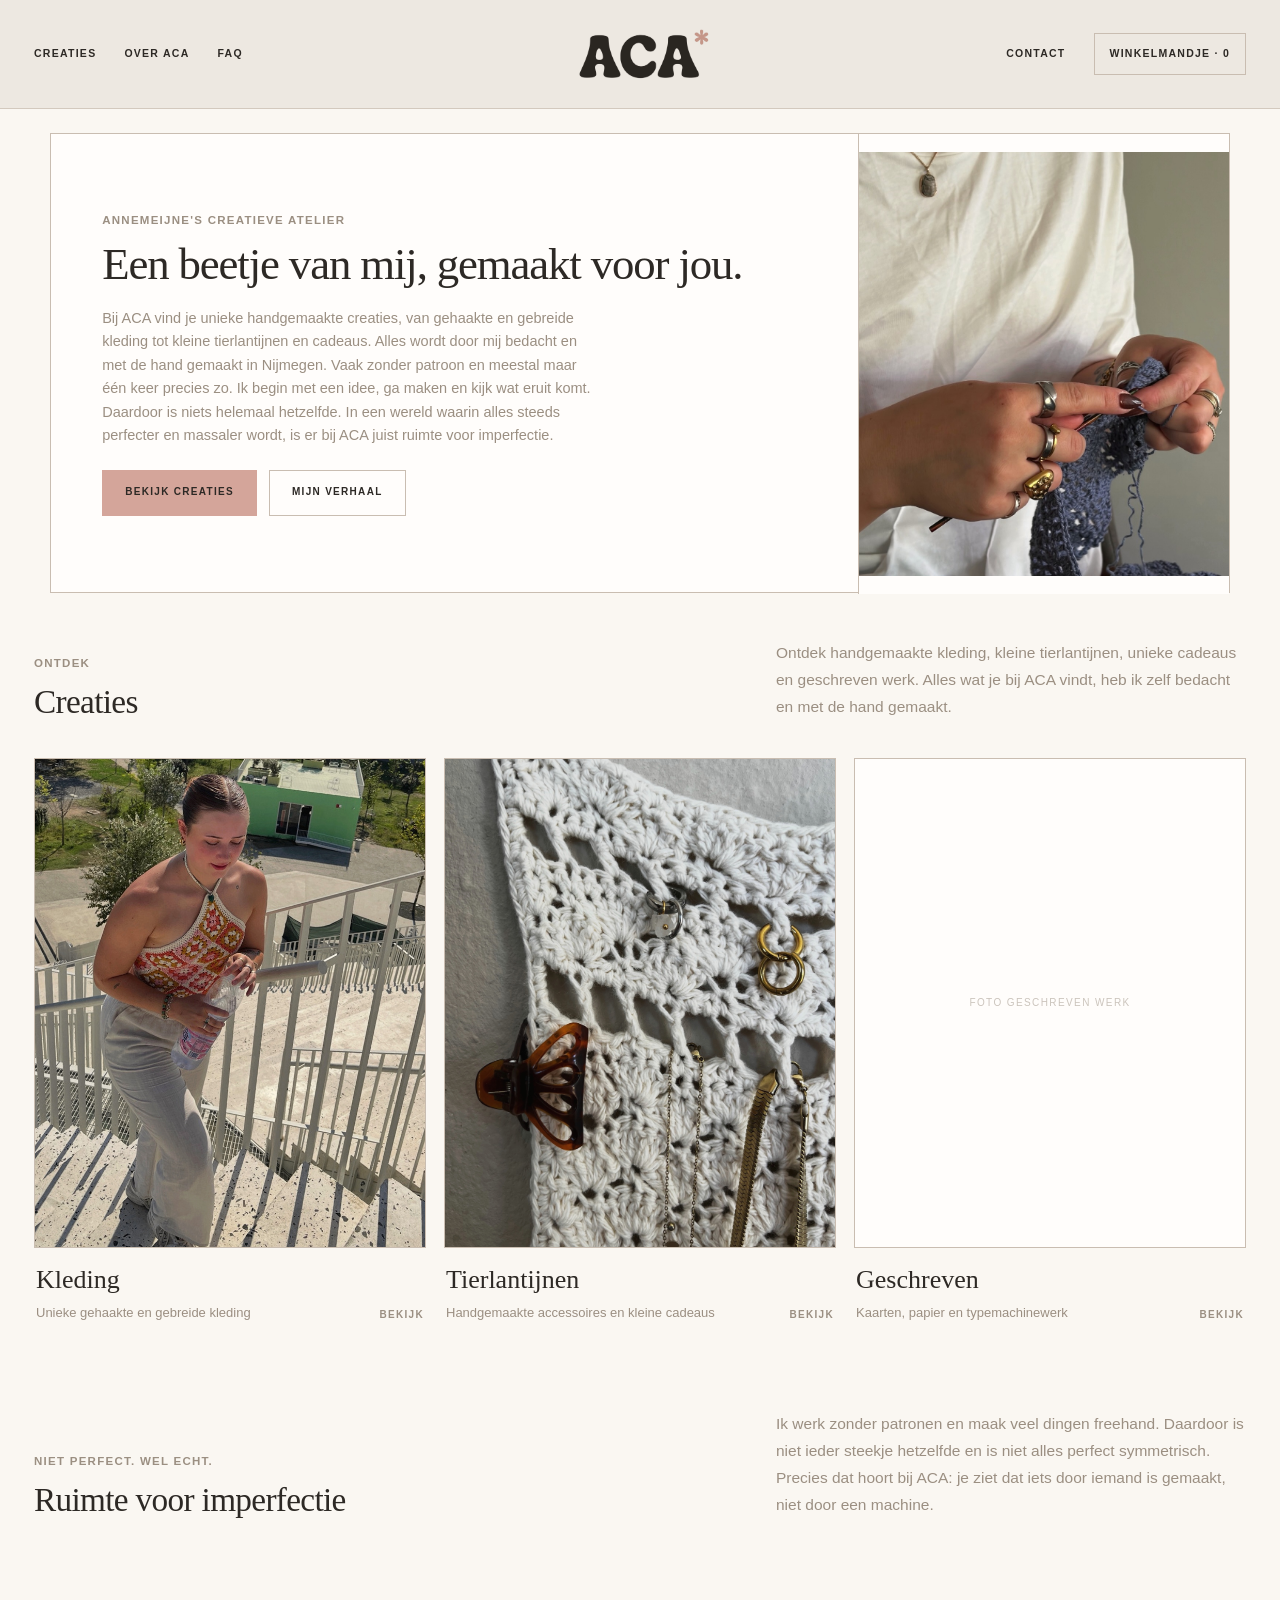
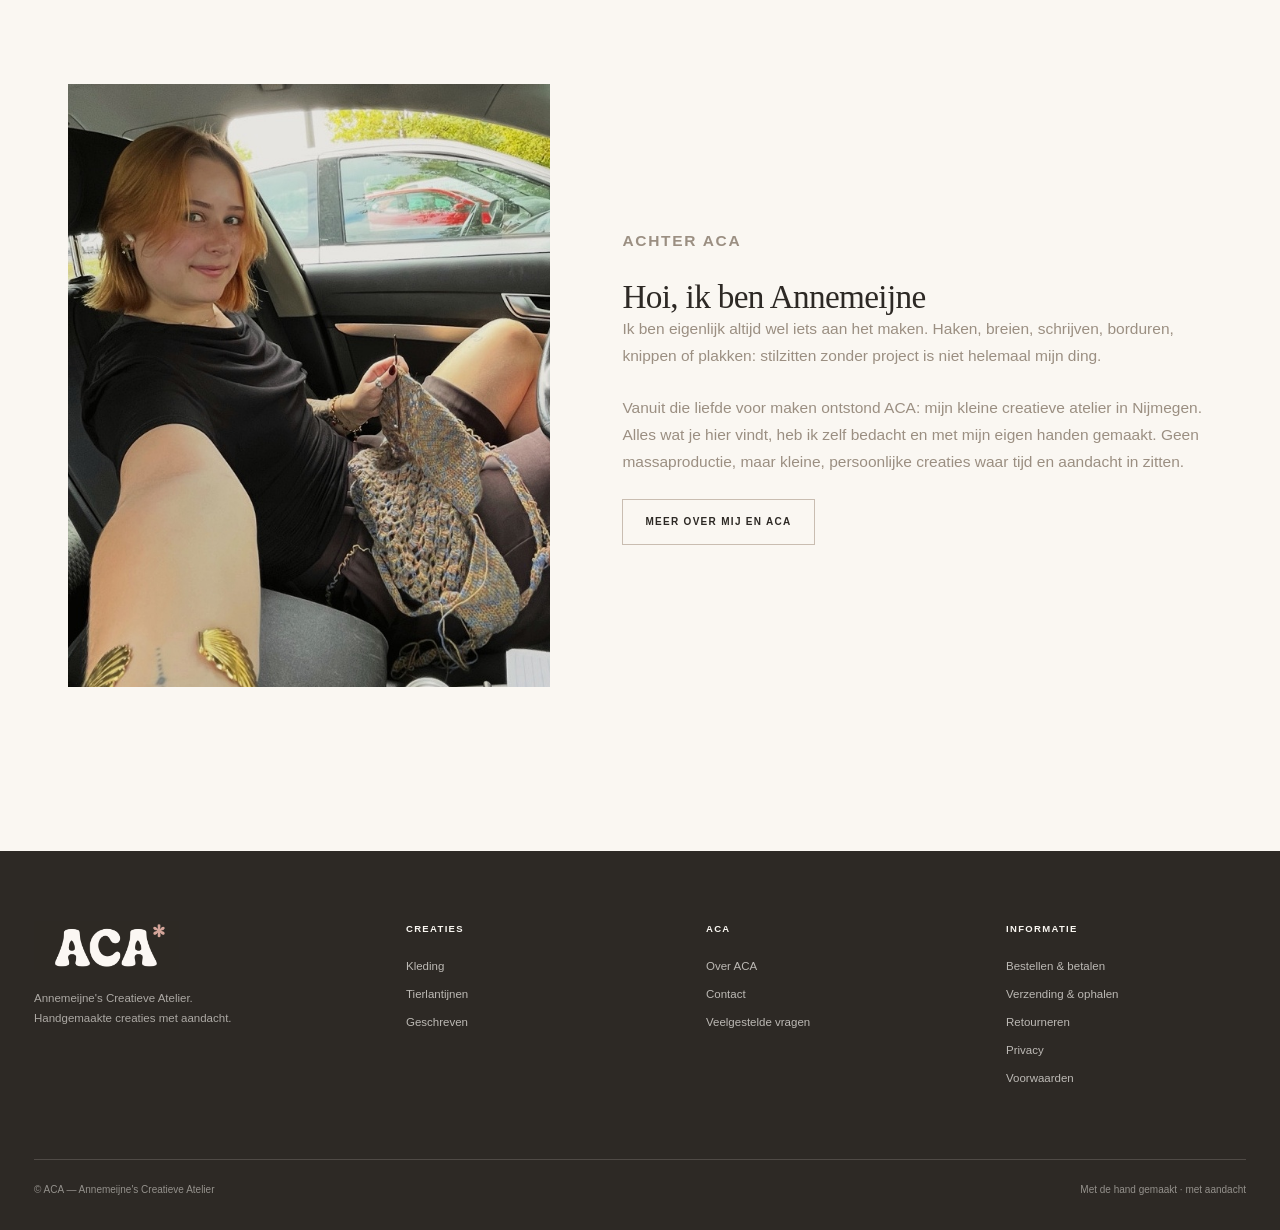
==== index.html @ b1672542 "Update stylesheet version in index.html" ====
<!DOCTYPE html>
<html lang="nl">

<head>
  <meta charset="UTF-8">
  <meta name="viewport" content="width=device-width, initial-scale=1.0">

  <!-- SEO -->
  <title>ACA — Annemeijne's Creatieve Atelier | Handgemaakt in Nijmegen</title>

  <meta
    name="description"
    content="Ontdek ACA: unieke handgemaakte creaties uit Nijmegen, van gehaakte en gebreide kleding tot accessoires, tierlantijnen en bijzondere cadeaus."
  >

  <!-- Social media / delen -->
  <meta property="og:type" content="website">
  <meta property="og:title" content="ACA — Annemeijne's Creatieve Atelier">

  <meta
    property="og:description"
    content="Unieke handgemaakte creaties uit Nijmegen: gehaakte kleding, accessoires, tierlantijnen en bijzondere cadeaus."
  >

  <meta property="og:url" content="https://acatelier.nl/">

  <meta
    property="og:image"
    content="https://acatelier.nl/images/crafting-09-cropped.jpeg"
  >

  <meta name="twitter:card" content="summary_large_image">

<link rel="stylesheet" href="style.css?v=13">
</head>

<body>

<div id="site-header"></div>

<main>

  <section class="hero">

    <div class="hero-grid">

      <div class="hero-copy">

        <p class="eyebrow">
          Annemeijne's Creatieve Atelier
        </p>

        <h1>
          Een beetje van mij, gemaakt voor jou.
        </h1>

        <p>
          Bij ACA vind je unieke handgemaakte creaties, van gehaakte
          en gebreide kleding tot kleine tierlantijnen en cadeaus.
          Alles wordt door mij bedacht en met de hand gemaakt in Nijmegen.
          Vaak zonder patroon en meestal maar één keer precies zo.
          Ik begin met een idee, ga maken en kijk wat eruit komt.
          Daardoor is niets helemaal hetzelfde. In een wereld waarin
          alles steeds perfecter en massaler wordt, is er bij ACA
          juist ruimte voor imperfectie.
        </p>

        <div class="hero-actions">

          <a class="button" href="creaties/">
            Bekijk creaties
          </a>

          <a class="button secondary" href="over-aca/">
            Mijn verhaal
          </a>

        </div>

      </div>

      <div class="hero-image">

        <img
          src="/images/crafting-09-cropped.jpeg"
          alt="Annemeijne aan het haken voor ACA"
          fetchpriority="high"
        >

      </div>

    </div>

  </section>


  <section class="section">

    <div class="section-head">

      <div>

        <p class="eyebrow">
          Ontdek
        </p>

        <h2 class="section-title">
          Creaties
        </h2>

      </div>

      <p>
        Ontdek handgemaakte kleding, kleine tierlantijnen,
        unieke cadeaus en geschreven werk. Alles wat je bij ACA
        vindt, heb ik zelf bedacht en met de hand gemaakt.
      </p>

    </div>


    <div class="category-grid">

      <a class="category-card" href="creaties/kleding/">

        <div class="category-image">

          <img
            src="/images/crafting-03.jpg"
            alt="Handgemaakte gehaakte haltertop van kleurrijke granny squares"
            loading="lazy"
          >

        </div>

        <div class="category-copy">

          <div>
            <h3>Kleding</h3>
            <p>Unieke gehaakte en gebreide kleding</p>
          </div>

          <span class="small-link">
            Bekijk
          </span>

        </div>

      </a>


      <a class="category-card" href="creaties/tierlantijnen/">

        <div class="category-image">

          <img
            src="/images/crafting-02.jpg"
            alt="Handgemaakt wit haakwerk met sieraden en haaraccessoires"
            loading="lazy"
          >

        </div>

        <div class="category-copy">

          <div>
            <h3>Tierlantijnen</h3>
            <p>Handgemaakte accessoires en kleine cadeaus</p>
          </div>

          <span class="small-link">
            Bekijk
          </span>

        </div>

      </a>


      <a class="category-card" href="creaties/geschreven/">

        <div class="placeholder">
          Foto geschreven werk
        </div>

        <div class="category-copy">

          <div>
            <h3>Geschreven</h3>
            <p>Kaarten, papier en typemachinewerk</p>
          </div>

          <span class="small-link">
            Bekijk
          </span>

        </div>

      </a>

    </div>

  </section>


  <section class="section home-imperfect">

    <div class="section-head">

      <div>

        <p class="eyebrow">
          Niet perfect. Wel echt.
        </p>

        <h2 class="section-title">
          Ruimte voor imperfectie
        </h2>

      </div>

      <p>
        Ik werk zonder patronen en maak veel dingen freehand.
        Daardoor is niet ieder steekje hetzelfde en is niet alles
        perfect symmetrisch. Precies dat hoort bij ACA:
        je ziet dat iets door iemand is gemaakt, niet door een machine.
      </p>

    </div>

  </section>


  <section class="section">

    <div class="about-grid">

      <div class="about-image">

        <img
          src="/images/crafting-11.jpg"
          alt="Annemeijne aan het haken onderweg"
          loading="lazy"
        >

      </div>

      <div class="about-text">

        <p class="eyebrow">
          Achter ACA
        </p>

        <h2 class="section-title">
          Hoi, ik ben Annemeijne
        </h2>

        <p>
          Ik ben eigenlijk altijd wel iets aan het maken. Haken,
          breien, schrijven, borduren, knippen of plakken:
          stilzitten zonder project is niet helemaal mijn ding.
        </p>

        <p>
          Vanuit die liefde voor maken ontstond ACA: mijn kleine
          creatieve atelier in Nijmegen. Alles wat je hier vindt,
          heb ik zelf bedacht en met mijn eigen handen gemaakt.
          Geen massaproductie, maar kleine, persoonlijke creaties
          waar tijd en aandacht in zitten.
        </p>

        <a class="button secondary" href="over-aca/">
          Meer over mij en ACA
        </a>

      </div>

    </div>

  </section>

</main>

<div id="site-footer"></div>

<script src="/components.js"></script>

</body>

</html>
---- style.css ----
:root {
  --cream: #FAF7F2;
  --warm-white: #FFFDFB;
  --soft-linen: #EDE8E0;
  --warm-taupe: #C9BDB1;
  --stone: #9B8F82;
  --charcoal: #2D2925;
  --terracotta: #D4A59A;
  --dusty-rose: #E8CCC9;
  --sage: #B8C4B8;
  --clay: #C2A291;

  --max-width: 1440px;

  --serif: Georgia, "Times New Roman", serif;
  --sans: Arial, Helvetica, sans-serif;
}


/* =========================================
   BASIS
========================================= */

* {
  box-sizing: border-box;
}

html {
  scroll-behavior: smooth;
}

body {
  margin: 0;

  background: var(--cream);
  color: var(--charcoal);

  font-family: var(--sans);
  font-size: 15.5px;
  line-height: 1.65;

  -webkit-font-smoothing: antialiased;
}

img {
  display: block;
  max-width: 100%;
}

a {
  color: inherit;
  text-decoration: none;
}

button,
input,
textarea,
select {
  font: inherit;
}


/* =========================================
   TYPOGRAFIE
========================================= */

h1,
h2,
h3 {
  margin: 0;

  font-family: var(--serif);
  font-weight: 400;
}

.eyebrow {
  margin: 0 0 12px;

  color: var(--stone);

  font-family: var(--sans);
  font-size: 11.5px;
  line-height: 1.4;
  font-weight: 700;

  text-transform: uppercase;
  letter-spacing: 0.11em;
}

.page-title {
  font-size: clamp(38px, 3.4vw, 50px);
  line-height: 1.08;
  letter-spacing: -0.025em;
}

.section-title {
  font-size: clamp(30px, 2.6vw, 38px);
  line-height: 1.12;
  letter-spacing: -0.02em;
}


/* =========================================
   BOVENBALK
========================================= */

.topbar {
  padding: 9px 20px;

  background: var(--dusty-rose);
  border-bottom: 1px solid rgba(201, 189, 177, 0.65);

  text-align: center;
  text-transform: uppercase;
  letter-spacing: 0.15em;

  font-size: 10px;
  font-weight: 700;
}


/* =========================================
   HEADER
========================================= */

.site-header {
  position: sticky;
  top: 0;
  z-index: 50;

  overflow: visible;

  background: rgba(237, 232, 224, 0.96);
  backdrop-filter: blur(14px);

  border-bottom: 1px solid rgba(201, 189, 177, 0.72);
}

.nav {
  max-width: var(--max-width);
  height: 108px;

  margin: auto;
  padding: 0 34px;

  display: grid;
  grid-template-columns: 1fr auto 1fr;
  align-items: center;
  gap: 30px;
}

.nav-left,
.nav-right {
  display: flex;
  align-items: center;
  gap: 28px;

  font-size: 10.5px;
  font-weight: 700;

  text-transform: uppercase;
  letter-spacing: 0.12em;
}

.nav-right {
  justify-content: flex-end;
}

.nav-link {
  position: relative;
  padding: 10px 0;
}

.nav-link::after {
  content: "";

  position: absolute;
  left: 0;
  right: 100%;
  bottom: 3px;

  height: 1px;

  background: var(--terracotta);

  transition: right 0.2s ease;
}

.nav-link:hover::after {
  right: 0;
}

.brand {
  width: 170px;
  height: auto;

  align-self: center;

  overflow: hidden;

  background: transparent;
}

.brand img {
  display: block;

  width: 100%;
  height: auto;

  background: transparent;

  mix-blend-mode: multiply;
}

.cart-button {
  padding: 11px 15px;

  border: 1px solid var(--warm-taupe);
  background: transparent;

  transition:
    background 0.2s ease,
    border-color 0.2s ease;
}

.cart-button:hover {
  background: var(--warm-white);
  border-color: var(--terracotta);
}


/* =========================================
   DROPDOWN
========================================= */

.dropdown {
  position: relative;
}

.dropdown-panel {
  position: absolute;
  left: -18px;
  top: 100%;
  z-index: 100;

  min-width: 220px;
  padding: 12px;

  background: var(--warm-white);
  border: 1px solid var(--warm-taupe);

  opacity: 0;
  visibility: hidden;
  pointer-events: none;

  transform: translateY(6px);

  transition:
    opacity 0.18s ease,
    transform 0.18s ease,
    visibility 0.18s ease;
}

.dropdown:hover .dropdown-panel {
  opacity: 1;
  visibility: visible;
  pointer-events: auto;

  transform: translateY(0);
}

.dropdown-panel a {
  display: block;

  padding: 10px 8px;

  font-size: 10px;
  font-weight: 700;

  text-transform: uppercase;
  letter-spacing: 0.12em;
}

.dropdown-panel a:hover {
  background: var(--soft-linen);
}


/* =========================================
   KNOPPEN
========================================= */

.button {
  min-height: 46px;

  padding: 0 22px;

  display: inline-flex;
  align-items: center;
  justify-content: center;

  border: 1px solid var(--terracotta);
  background: var(--terracotta);

  font-size: 10px;
  font-weight: 700;

  text-transform: uppercase;
  letter-spacing: 0.13em;

  transition:
    background 0.2s ease,
    border-color 0.2s ease;
}

.button:hover {
  background: var(--dusty-rose);
  border-color: var(--dusty-rose);
}

.button.secondary {
  background: transparent;
  border-color: var(--warm-taupe);
}

.button.secondary:hover {
  background: var(--soft-linen);
}


/* =========================================
   TIJDELIJKE FOTO'S
========================================= */

.placeholder {
  display: flex;
  align-items: center;
  justify-content: center;

  background: var(--warm-white);

  color: rgba(155, 143, 130, 0.52);

  font-size: 10px;

  text-align: center;
  text-transform: uppercase;
  letter-spacing: 0.14em;
}


/* =========================================
   HOMEPAGE — HERO
========================================= */

.hero {
  max-width: var(--max-width);

  margin: auto;

  padding: 24px 34px 22px;
}

.hero-grid {
  max-width: 1180px;
  height: 460px;

  margin: 0 auto;

  display: grid;
  grid-template-columns: minmax(0, 1fr) 370px;

  border: 1px solid var(--warm-taupe);
  background: var(--warm-white);
}

.hero-copy {
  padding: clamp(30px, 4vw, 52px);

  display: flex;
  flex-direction: column;
  justify-content: center;

  border-right: 1px solid var(--warm-taupe);
}

.hero-copy h1 {
  font-family: var(--serif);

  font-size: clamp(38px, 3.5vw, 50px);
  line-height: 1.08;
  font-weight: 400;
  letter-spacing: -0.025em;
}

.hero-copy > p:not(.eyebrow) {
  max-width: 500px;

  margin: 18px 0 0;

  color: var(--stone);

  font-size: 14.5px;
  line-height: 1.62;
}

.hero-actions {
  display: flex;
  gap: 12px;
  flex-wrap: wrap;

  margin-top: 22px;
}

.hero-image {
  width: 370px;
  height: 460px;

  display: flex;
  align-items: center;
  justify-content: center;

  overflow: hidden;

  background: var(--warm-white);
}

.hero-image a {
  width: 100%;
  height: 100%;

  display: flex;
  align-items: center;
  justify-content: center;
}

.hero-image img {
  width: 100%;
  height: 100%;

  object-fit: contain;
  object-position: center center;
}


/* =========================================
   ALGEMENE SECTIES
========================================= */

.section {
  max-width: var(--max-width);

  margin: auto;

  padding: 42px 34px;
}

.hero + .section {
  padding-top: 24px;
}

.section-head {
  display: grid;
  grid-template-columns: 1.1fr 0.9fr;

  gap: 60px;
  align-items: end;

  margin-bottom: 38px;
}

.section-head > p {
  max-width: 470px;

  margin: 0;

  justify-self: end;

  color: var(--stone);

  font-size: 15.5px;
  line-height: 1.75;
}


/* =========================================
   PAGINA INTRO
========================================= */

.page-intro {
  max-width: var(--max-width);

  margin: auto;

  padding: 54px 34px 30px;
}

.page-intro p:not(.eyebrow) {
  max-width: 650px;

  margin-top: 24px;

  color: var(--stone);

  font-size: 15.5px;
  line-height: 1.75;
}


/* =========================================
   CATEGORIEËN
========================================= */

.category-grid {
  display: grid;
  grid-template-columns: repeat(3, 1fr);

  gap: 18px;
}

.category-card {
  background: transparent;

  transition: transform 0.25s ease;
}

.category-card:hover {
  transform: translateY(-4px);
}

.category-card .placeholder {
  aspect-ratio: 4 / 5;

  border: 1px solid var(--warm-taupe);
}

.category-image {
  aspect-ratio: 4 / 5;

  overflow: hidden;

  border: 1px solid var(--warm-taupe);
}

.category-image img {
  width: 100%;
  height: 100%;

  object-fit: cover;
}

.category-copy {
  padding: 18px 2px 0;

  display: flex;
  justify-content: space-between;
  align-items: flex-end;

  gap: 20px;
}

.category-copy h3 {
  font-family: var(--serif);

  font-size: 26px;
  line-height: 1.08;
}

.category-copy p {
  margin: 8px 0 0;

  color: var(--stone);

  font-size: 13px;
}

.small-link {
  color: var(--stone);

  font-size: 10px;
  font-weight: 700;

  text-transform: uppercase;
  letter-spacing: 0.13em;
}


/* =========================================
   PRODUCTOVERZICHT
========================================= */

.product-grid {
  display: grid;
  grid-template-columns: repeat(4, 1fr);

  gap: 28px 14px;
}

.product-card {
  background: transparent;
  border: 0;

  transition: transform 0.22s ease;
}

.product-card:hover {
  transform: translateY(-3px);
}

.product-card .placeholder,
.product-card > img {
  width: 100%;

  aspect-ratio: 4 / 4.6;

  object-fit: cover;

  border: 1px solid var(--warm-taupe);
}

.product-info {
  padding: 14px 1px 0;
}

.product-info h3 {
  font-family: var(--sans);

  font-size: 11.5px;
  font-weight: 700;

  text-transform: uppercase;
  letter-spacing: 0.09em;
}

.product-info p {
  margin: 7px 0 0;

  color: var(--stone);

  font-size: 12.5px;
}

.stock {
  display: inline-block;

  margin-top: 9px;
  padding: 5px 8px;

  background: var(--soft-linen);

  font-size: 8.5px;
  font-weight: 600;

  text-transform: uppercase;
  letter-spacing: 0.11em;
}


/* =========================================
   PRODUCT SORTERING
========================================= */

.product-toolbar {
  display: flex;
  justify-content: flex-end;
  align-items: center;

  gap: 14px;

  margin-bottom: 30px;
}

.product-toolbar label {
  color: var(--stone);

  font-size: 11px;
  font-weight: 700;

  text-transform: uppercase;
  letter-spacing: 0.13em;
}

.product-toolbar select {
  min-width: 250px;

  padding: 13px 38px 13px 15px;

  border: 0;
  border-bottom: 1px solid var(--warm-taupe);

  background: transparent;
  color: var(--charcoal);

  font-family: var(--sans);
  font-size: 14px;

  cursor: pointer;
}

.product-toolbar select:focus {
  outline: none;

  border-bottom-color: var(--terracotta);
}


/* =========================================
   HOMEPAGE — IMPERFECTIE
========================================= */

.home-imperfect {
  padding-top: 44px;
  padding-bottom: 44px;
}


/* =========================================
   HOMEPAGE — OVER ACA
========================================= */

.about-grid {
  max-width: var(--max-width);

  margin: auto;

  padding: 42px 34px 72px;

  display: grid;
  grid-template-columns: 0.9fr 1.1fr;

  gap: 72px;
  align-items: center;
}

.about-image {
  aspect-ratio: 4 / 5;

  overflow: hidden;

  border: 0;
  background: var(--warm-white);
}

.about-image img {
  width: 100%;
  height: 100%;

  object-fit: cover;
}

.about-text {
  max-width: 680px;
}

.about-text p {
  margin: 0 0 24px;

  color: var(--stone);

  font-size: 15.5px;
  line-height: 1.75;
}


/* =========================================
   OVER ACA — PAGINA
========================================= */

.about-page {
  max-width: var(--max-width);

  margin: 0 auto;

  padding: 0 34px 90px;
}

.about-intro {
  max-width: 1050px;

  padding: 58px 0 68px;
}

.about-intro .page-title {
  max-width: 900px;
}

.about-intro .intro-text {
  max-width: 650px;

  margin: 24px 0 0;

  color: var(--stone);

  font-size: 15.5px;
  line-height: 1.75;
}

.about-profile {
  display: grid;
  grid-template-columns: 0.9fr 1.1fr;

  gap: clamp(45px, 7vw, 100px);
  align-items: center;

  padding: 26px 0 80px;
}

.about-profile-image {
  aspect-ratio: 4 / 5;

  background: var(--warm-white);
}

.about-profile-copy {
  max-width: 620px;
}

.about-profile-copy .section-title {
  margin-bottom: 22px;
}

.about-profile-copy p:not(.eyebrow) {
  margin: 0 0 18px;

  color: var(--stone);

  font-size: 15.5px;
  line-height: 1.75;
}

.about-stories {
  display: grid;
  grid-template-columns: repeat(12, 1fr);

  gap: 18px;

  padding-top: 20px;
}

.about-story {
  padding: clamp(28px, 4vw, 48px);

  border: 1px solid var(--warm-taupe);

  background: rgba(255, 253, 251, 0.45);
}

.about-story h2 {
  margin-bottom: 20px;

  font-family: var(--serif);
  font-weight: 400;

  font-size: clamp(28px, 2.4vw, 36px);
  line-height: 1.12;
  letter-spacing: -0.02em;
}

.about-story p:not(.eyebrow) {
  max-width: 560px;

  margin: 0;

  color: var(--stone);

  font-size: 15px;
  line-height: 1.75;
}

.about-story.wide {
  grid-column: span 7;
}

.about-story.narrow {
  grid-column: span 5;
}

.about-story.full {
  grid-column: 2 / span 10;
}

.about-story.soft {
  background: var(--soft-linen);
  border-color: var(--soft-linen);
}

.about-closing {
  max-width: 620px;

  margin: 80px auto 10px;

  text-align: center;
}

.about-closing p {
  margin: 0 0 18px;

  color: var(--stone);

  font-size: 16px;
  line-height: 1.8;
}

.about-closing .signoff {
  color: var(--charcoal);

  font-family: var(--serif);
  font-size: 28px;
}


/* =========================================
   FAQ
========================================= */

.faq-list {
  max-width: 900px;
}

.faq-item {
  padding: 28px 0;

  border-bottom: 1px solid var(--warm-taupe);
}

.faq-item h3 {
  font-family: var(--sans);

  font-size: 16px;
  font-weight: 700;
}

.faq-item p {
  margin-bottom: 0;

  color: var(--stone);

  font-size: 15px;
  line-height: 1.8;
}


/* =========================================
   CONTACT
========================================= */

.contact-grid {
  display: grid;
  grid-template-columns: 0.8fr 1.2fr;

  gap: 90px;
}

.contact-text p {
  max-width: 450px;

  color: var(--stone);

  font-size: 15.5px;
  line-height: 1.75;
}

.contact-email {
  text-decoration: underline;
  text-decoration-thickness: 1px;
  text-underline-offset: 4px;
}

.contact-email:hover {
  color: var(--terracotta);
}

.contact-signoff {
  margin-top: 34px;
}

.contact-form {
  display: grid;

  gap: 20px;
}

.contact-form label {
  font-size: 11px;
  font-weight: 700;

  text-transform: uppercase;
  letter-spacing: 0.13em;
}

.contact-form input,
.contact-form textarea {
  width: 100%;

  margin-top: 7px;
  padding: 15px 2px;

  border: 0;
  border-bottom: 1px solid var(--warm-taupe);

  background: transparent;
  color: var(--charcoal);
}

.contact-form input:focus,
.contact-form textarea:focus {
  outline: none;

  border-bottom-color: var(--terracotta);
}

.contact-form textarea {
  min-height: 150px;

  resize: vertical;
}

.contact-form-note {
  margin: 0;

  color: var(--stone);

  font-size: 12px;
  line-height: 1.7;
}


/* =========================================
   PRODUCTPAGINA
========================================= */

.product-page {
  max-width: var(--max-width);

  margin: 0 auto;

  padding: 38px 34px 100px;
}

.product-breadcrumb {
  display: flex;
  gap: 8px;
  flex-wrap: wrap;

  margin: 0 0 28px;

  color: var(--stone);

  font-size: 10px;
  font-weight: 700;

  text-transform: uppercase;
  letter-spacing: 0.13em;
}

.product-breadcrumb a:hover {
  color: var(--terracotta);
}

.product-hero {
  display: grid;
  grid-template-columns: 1.08fr 0.92fr;

  background: var(--warm-white);

  border: 1px solid var(--warm-taupe);
}

.product-hero-image {
  min-height: 700px;

  overflow: hidden;

  border-right: 1px solid var(--warm-taupe);
}

.product-hero-image img {
  width: 100%;
  height: 100%;

  object-fit: cover;
  object-position: center 34%;
}

.product-summary {
  padding: clamp(40px, 5vw, 72px);

  align-self: center;
}

.product-title {
  font-family: var(--serif);
  font-weight: 400;

  font-size: clamp(36px, 3.2vw, 46px);
  line-height: 1.08;
  letter-spacing: -0.025em;
}

.product-lead {
  max-width: 520px;

  margin: 26px 0 0;

  color: var(--stone);

  font-size: 15px;
  line-height: 1.8;
}

.product-meta {
  display: grid;
  grid-template-columns: 1fr 1fr;

  gap: 34px;

  margin: 36px 0 27px;
  padding: 24px 0;

  border-top: 1px solid var(--warm-taupe);
  border-bottom: 1px solid var(--warm-taupe);

  background: transparent;
}

.product-meta > div {
  padding: 0;

  background: transparent;
}

.meta-label {
  display: block;

  margin-bottom: 8px;

  color: var(--stone);

  font-family: var(--sans);
  font-size: 10.5px;
  line-height: 1.4;
  font-weight: 700;

  text-transform: uppercase;
  letter-spacing: 0.11em;
}

.product-meta strong {
  font-size: 13px;
  font-weight: 600;
}

.product-buy {
  width: 100%;

  border-color: var(--soft-linen);

  background: var(--soft-linen);
  color: var(--stone);

  cursor: default;
}

.product-note {
  margin: 17px 0 0;

  color: var(--stone);

  font-size: 12px;
  line-height: 1.7;
}

.product-story {
  display: grid;
  grid-template-columns: 1.1fr 0.9fr;

  gap: clamp(60px, 8vw, 120px);
  align-items: end;

  padding: 96px 0 48px;
}

.product-story p:last-child {
  max-width: 520px;

  margin: 0;

  color: var(--stone);

  font-size: 15.5px;
  line-height: 1.75;
}

.product-story a {
  text-decoration: underline;
  text-decoration-thickness: 1px;
  text-underline-offset: 5px;

  transition: color 0.2s ease;
}

.product-story a:hover {
  color: var(--terracotta);
}


/* =========================================
   PRODUCTDETAILS
========================================= */

.product-details {
  padding: 66px 0 90px;
}

.product-details > .eyebrow {
  margin-bottom: 34px;
}

.product-details-grid {
  display: grid;
  grid-template-columns: repeat(3, minmax(0, 1fr));

  column-gap: clamp(45px, 7vw, 105px);
  row-gap: 44px;

  border: 0;

  background: transparent;
}

.product-details-grid > div {
  min-width: 0;

  padding: 0 0 18px;

  background: transparent;

  border-bottom: 1px solid var(--warm-taupe);
}

.product-details-grid .meta-label {
  margin-bottom: 10px;
}

.product-details-grid strong {
  display: block;

  max-width: 360px;

  font-size: 14px;
  font-weight: 500;
  line-height: 1.65;
}

.product-details-grid a {
  text-decoration: underline;
  text-decoration-thickness: 1px;
  text-underline-offset: 4px;

  transition: color 0.2s ease;
}

.product-details-grid a:hover {
  color: var(--terracotta);
}


/* =========================================
   PRODUCTFOTOGALERIJ
========================================= */

.product-gallery {
  display: grid;
  grid-template-columns: repeat(2, 1fr);

  gap: 18px;
}

.product-gallery figure,
.product-gallery .gallery-large {
  margin: 0;

  aspect-ratio: 4 / 5;
  min-height: 0;

  overflow: hidden;

  background: var(--warm-white);

  grid-column: auto;
}

.product-gallery img,
.product-gallery .gallery-large img {
  width: 100%;
  height: 100%;

  object-fit: cover;
  object-position: center center;
}

.product-back {
  padding-top: 54px;
}


/* =========================================
   LIGHTBOX
========================================= */

.product-gallery img,
.product-hero-image img {
  cursor: zoom-in;
}

.lightbox {
  position: fixed;
  inset: 0;
  z-index: 9999;

  display: none;
  align-items: center;
  justify-content: center;

  padding: 40px 80px;

  background: rgba(45, 41, 37, 0.94);
}

.lightbox.open {
  display: flex;
}

.lightbox img {
  max-width: 90vw;
  max-height: 90vh;

  width: auto;
  height: auto;

  object-fit: contain;
}

.lightbox-close,
.lightbox-prev,
.lightbox-next {
  position: absolute;

  border: 0;

  background: transparent;
  color: var(--cream);

  cursor: pointer;

  font-family: var(--sans);
}

.lightbox-close {
  top: 22px;
  right: 28px;

  font-size: 42px;
  line-height: 1;
}

.lightbox-prev,
.lightbox-next {
  top: 50%;

  padding: 20px;

  transform: translateY(-50%);

  font-size: 64px;
  line-height: 1;
}

.lightbox-prev {
  left: 18px;
}

.lightbox-next {
  right: 18px;
}

.lightbox-close:hover,
.lightbox-prev:hover,
.lightbox-next:hover {
  color: var(--terracotta);
}


/* =========================================
   FOOTER
========================================= */

footer {
  margin-top: 50px;

  background: var(--charcoal);
  color: var(--cream);
}

.footer-inner {
  max-width: var(--max-width);

  margin: auto;

  padding: 70px 34px 32px;
}

.footer-grid {
  display: grid;
  grid-template-columns: 1.3fr repeat(3, 1fr);

  gap: 60px;

  padding-bottom: 62px;
}

.footer-logo {
  width: 145px;
  height: auto;

  margin-bottom: 18px;

  filter: none;
  mix-blend-mode: normal;

  background: transparent;
}

.footer-brand p {
  max-width: 280px;

  color: rgba(250, 247, 242, 0.62);

  font-size: 11.5px;
  line-height: 1.8;
}

.footer-column h4 {
  margin: 0 0 20px;

  font-size: 9.5px;

  text-transform: uppercase;
  letter-spacing: 0.14em;
}

.footer-column a {
  display: block;

  margin: 9px 0;

  color: rgba(250, 247, 242, 0.7);

  font-size: 11.5px;
}

.footer-column a:hover {
  color: var(--cream);
}

.footer-bottom {
  padding-top: 22px;

  border-top: 1px solid rgba(250, 247, 242, 0.16);

  display: flex;
  justify-content: space-between;

  color: rgba(250, 247, 242, 0.5);

  font-size: 10px;
}


/* =========================================
   TABLET — 1150px
========================================= */

@media (max-width: 1150px) {

  .product-grid {
    grid-template-columns: repeat(3, 1fr);
  }

  .hero-grid {
    max-width: 1050px;
    grid-template-columns: minmax(0, 1fr) 350px;
  }

  .hero-image {
    width: 350px;
  }
}


/* =========================================
   TABLET — 1000px
========================================= */

@media (max-width: 1000px) {

  .nav {
    grid-template-columns: auto 1fr auto;
  }

  .nav-left {
    display: none;
  }

  .brand {
    justify-self: start;
  }

  .hero-grid {
    max-width: 760px;
    height: auto;

    grid-template-columns: 1fr;
  }

  .hero-copy {
    border-right: 0;
    border-bottom: 1px solid var(--warm-taupe);
  }

  .hero-image {
    width: 100%;
    height: auto;

    padding: 24px;
  }

  .hero-image img {
    width: min(100%, 370px);
    height: auto;
  }

  .about-grid,
  .contact-grid,
  .product-hero,
  .product-story {
    grid-template-columns: 1fr;
  }

  .product-hero-image {
    min-height: 600px;

    border-right: 0;
    border-bottom: 1px solid var(--warm-taupe);
  }

  .section-head {
    grid-template-columns: 1fr;

    gap: 24px;
  }

  .section-head > p {
    justify-self: start;
  }

  .category-grid {
    grid-template-columns: repeat(2, 1fr);
  }

  .footer-grid {
    grid-template-columns: 1fr 1fr;
  }
}


/* =========================================
   TABLET — 900px
========================================= */

@media (max-width: 900px) {

  .about-profile {
    grid-template-columns: 1fr;
  }

  .about-profile-image {
    max-width: 600px;
  }

  .about-story.wide,
  .about-story.narrow,
  .about-story.full {
    grid-column: 1 / -1;
  }
}


/* =========================================
   TABLET — 850px
========================================= */

@media (max-width: 850px) {

  .product-grid {
    grid-template-columns: repeat(2, 1fr);
  }

  .product-details-grid {
    grid-template-columns: repeat(2, minmax(0, 1fr));

    column-gap: 38px;
    row-gap: 38px;
  }

  .product-details {
    padding-top: 60px;
    padding-bottom: 80px;
  }
}


/* =========================================
   MOBIEL
========================================= */

@media (max-width: 650px) {

  body {
    font-size: 15px;
  }

  .topbar {
    padding-left: 12px;
    padding-right: 12px;

    font-size: 9px;
    letter-spacing: 0.12em;
  }

  .nav {
    height: 88px;

    padding: 0 18px;
  }

  .brand {
    width: 125px;
  }

  .nav-right .nav-link {
    display: none;
  }

  .cart-button {
    padding: 8px 9px;

    font-size: 9px;
  }

  .eyebrow {
    font-size: 10.5px;
  }

  .page-title {
    font-size: 36px;
    line-height: 1.08;
  }

  .section-title {
    font-size: 29px;
    line-height: 1.12;
  }

  .hero-copy h1 {
    font-size: 38px;
    line-height: 1.06;
  }

  .product-title {
    font-size: 34px;
    line-height: 1.08;
  }

  .about-story h2 {
    font-size: 28px;
    line-height: 1.12;
  }

  .hero,
  .section,
  .page-intro,
  .about-grid,
  .footer-inner {
    padding-left: 18px;
    padding-right: 18px;
  }

  .hero {
    padding-top: 18px;
    padding-bottom: 18px;
  }

  .hero-grid {
    width: 100%;
    max-width: none;
  }

  .hero-copy {
    padding: 30px 22px;
  }

  .hero-copy > p:not(.eyebrow) {
    font-size: 14.5px;
    line-height: 1.65;
  }

  .hero-image {
    width: 100%;
    height: auto;

    padding: 18px;
  }

  .hero-image img {
    width: min(100%, 340px);
    height: auto;

    object-fit: contain;
  }

  .page-intro {
    padding-top: 46px;
    padding-bottom: 18px;
  }

  .section {
    padding-top: 34px;
    padding-bottom: 34px;
  }

  .hero + .section {
    padding-top: 20px;
  }

  .category-grid,
  .product-grid,
  .product-gallery {
    grid-template-columns: 1fr;
  }

  .product-toolbar {
    justify-content: flex-start;
    align-items: flex-start;
    flex-direction: column;

    gap: 7px;
  }

  .product-toolbar label {
    font-size: 10px;
  }

  .product-toolbar select {
    width: 100%;

    font-size: 14px;
  }

  .about-page {
    padding-left: 18px;
    padding-right: 18px;
  }

  .about-grid {
    padding-top: 34px;
    padding-bottom: 52px;

    gap: 38px;
  }

  .about-intro {
    padding-top: 44px;
    padding-bottom: 50px;
  }

  .about-profile {
    padding-bottom: 55px;
  }

  .about-story {
    padding: 26px 22px;
  }

  .about-closing {
    margin-top: 55px;
  }

  .product-page {
    padding: 24px 18px 70px;
  }

  .product-summary {
    padding: 34px 24px;
  }

  .product-meta {
    grid-template-columns: 1fr;

    gap: 20px;
  }

  .product-story {
    gap: 30px;

    padding-top: 70px;
  }

  .product-details {
    padding-top: 50px;
    padding-bottom: 65px;
  }

  .product-details > .eyebrow {
    margin-bottom: 28px;
  }

  .product-details-grid {
    grid-template-columns: 1fr;

    row-gap: 28px;
  }

  .product-gallery .gallery-large {
    grid-column: auto;
  }

  .product-gallery figure,
  .product-gallery .gallery-large {
    min-height: 430px;
  }

  .lightbox {
    padding: 60px 20px;
  }

  .lightbox-prev,
  .lightbox-next {
    padding: 8px;

    font-size: 46px;
  }

  .lightbox-prev {
    left: 2px;
  }

  .lightbox-next {
    right: 2px;
  }

  .lightbox-close {
    top: 16px;
    right: 18px;

    font-size: 36px;
  }

  .footer-grid {
    grid-template-columns: 1fr;

    gap: 38px;
  }

  .footer-bottom {
    flex-direction: column;

    gap: 8px;
  }
}
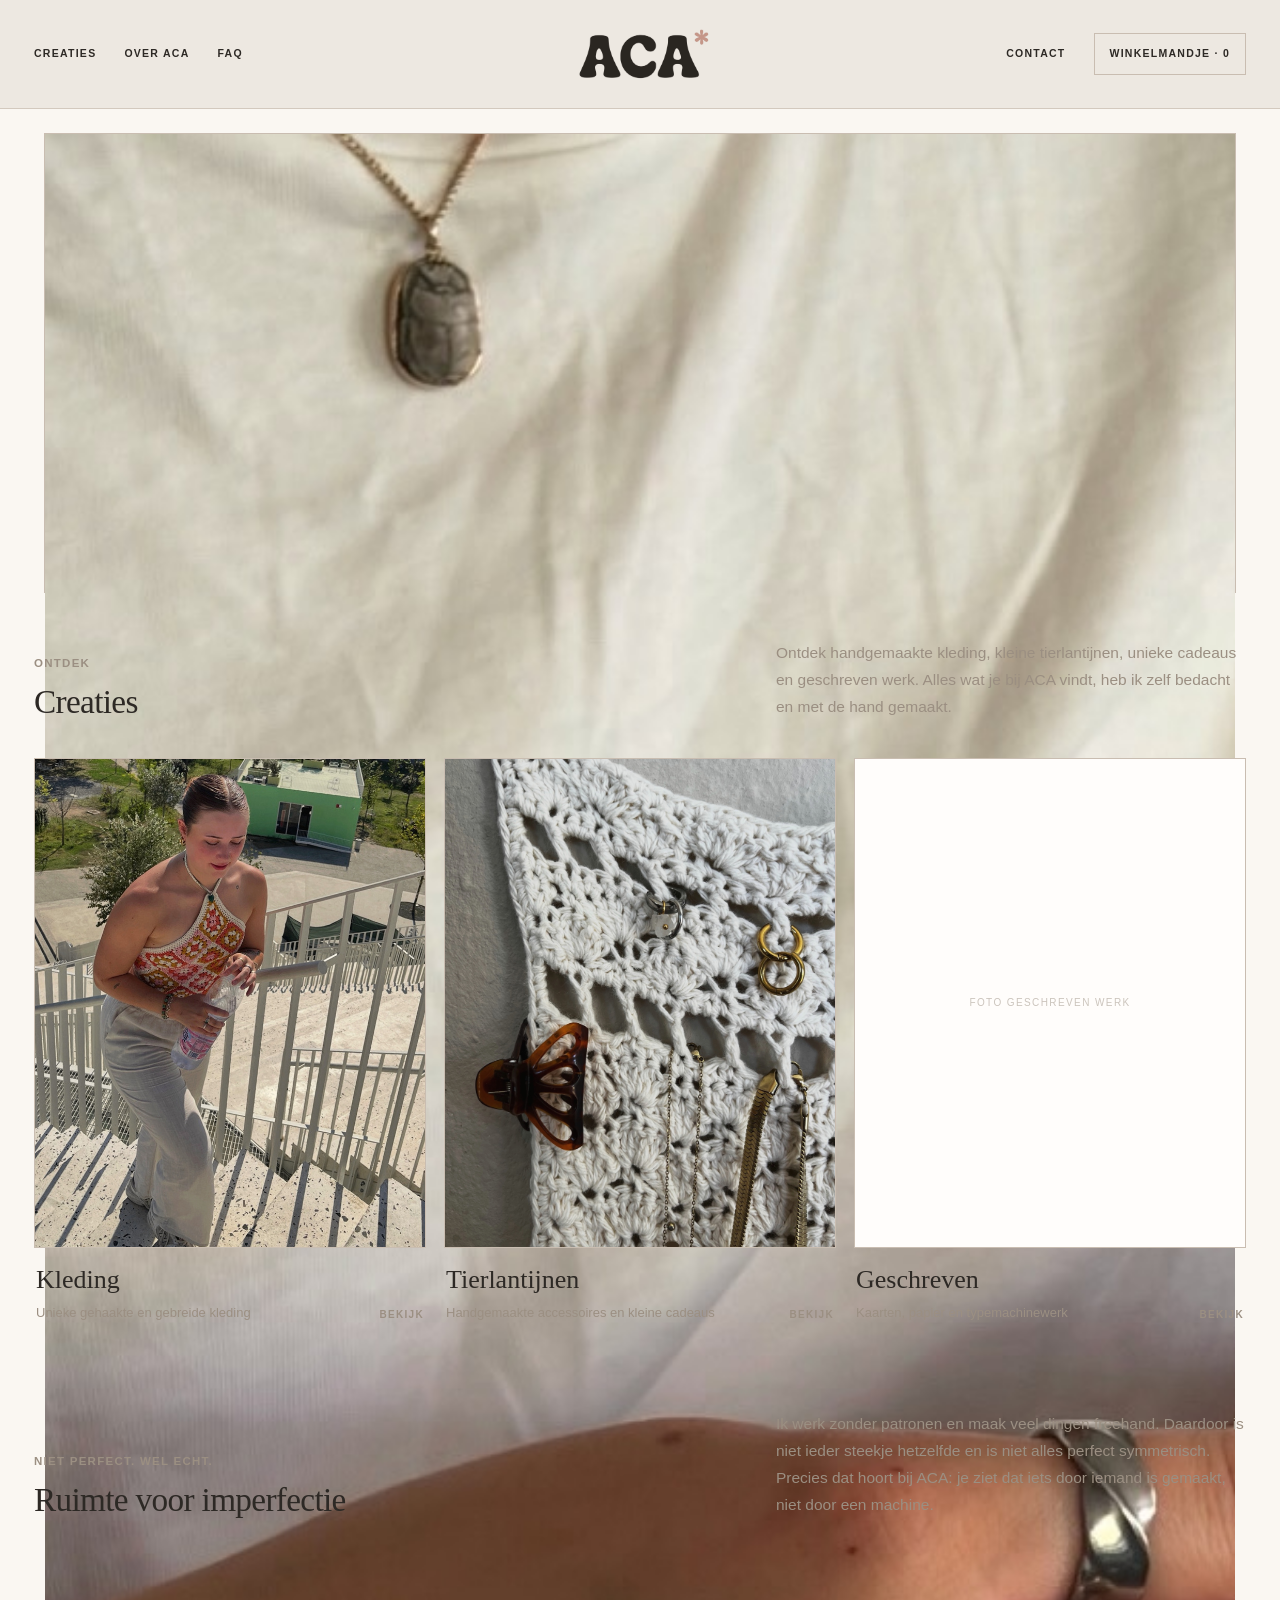
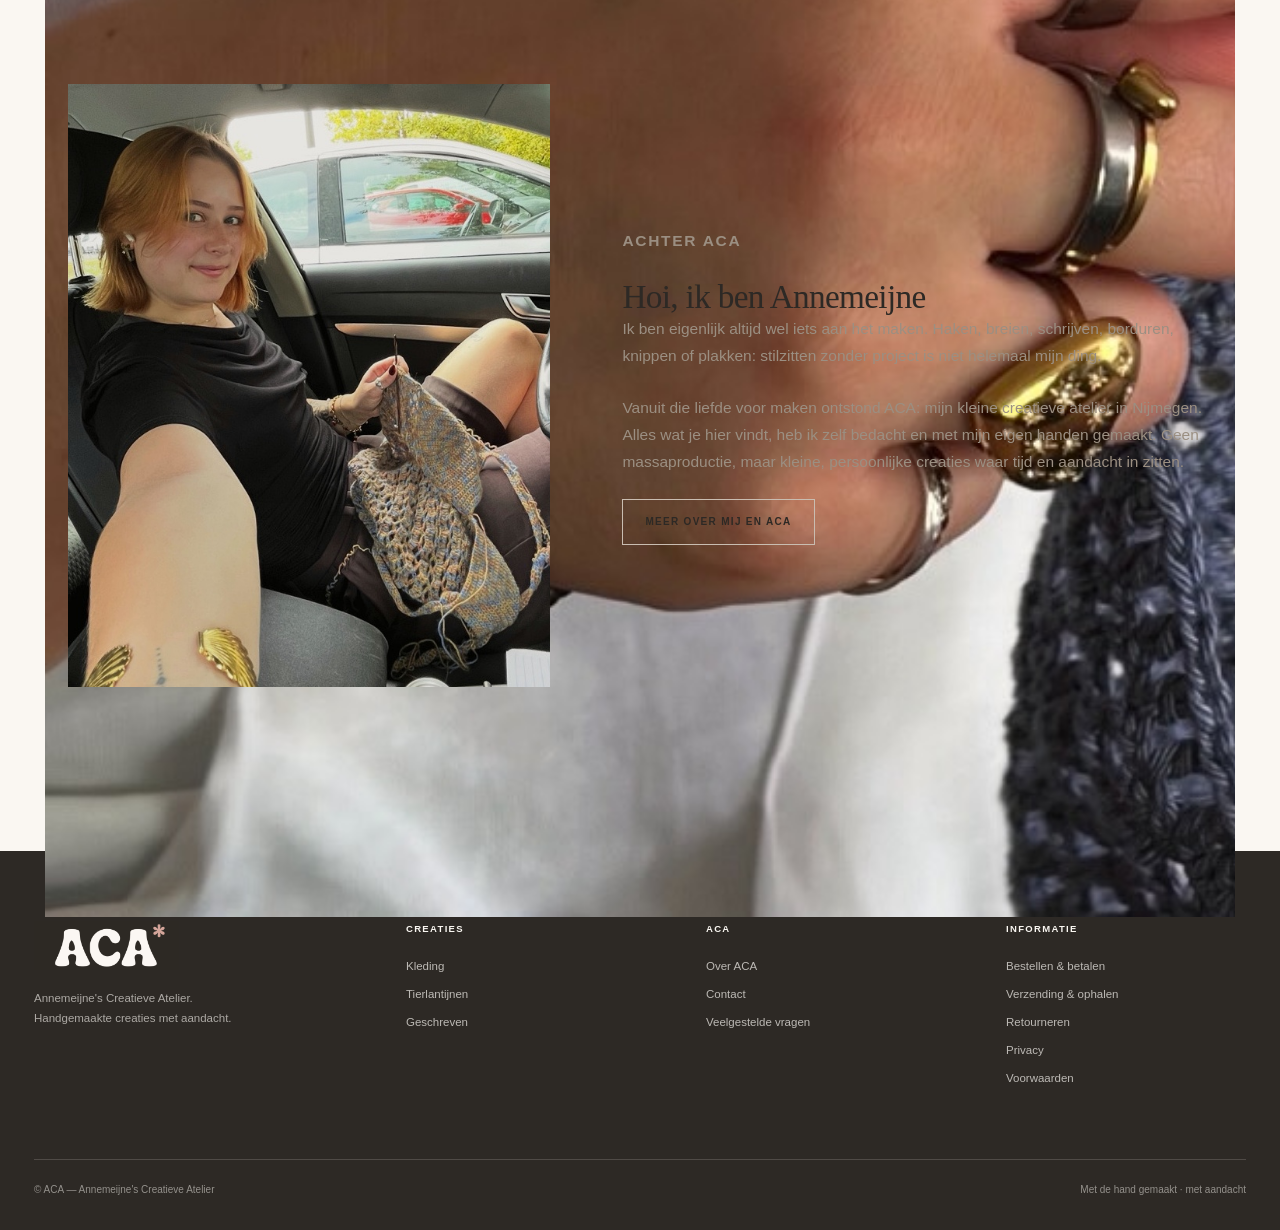
==== commit 8a0a97c1: "Update stylesheet version in index.html" ====
--- a/index.html
+++ b/index.html
@@ -31,7 +31,7 @@
 
   <meta name="twitter:card" content="summary_large_image">
 
-<link rel="stylesheet" href="style.css?v=13">
+<link rel="stylesheet" href="style.css?v=14">
 </head>
 
 <body>
--- a/style.css
+++ b/style.css
@@ -354,28 +354,25 @@
 ========================================= */
 
 .hero {
-  max-width: var(--max-width);
-
+  max-width: 1260px;
   margin: auto;
-
   padding: 24px 34px 22px;
 }
 
 .hero-grid {
-  max-width: 1180px;
+  display: grid;
+  grid-template-columns: minmax(0, 1fr) auto;
+
   height: 460px;
-
-  margin: 0 auto;
-
-  display: grid;
-  grid-template-columns: minmax(0, 1fr) 370px;
 
   border: 1px solid var(--warm-taupe);
   background: var(--warm-white);
 }
 
 .hero-copy {
-  padding: clamp(30px, 4vw, 52px);
+  min-width: 0;
+
+  padding: clamp(32px, 4vw, 54px);
 
   display: flex;
   flex-direction: column;
@@ -385,8 +382,9 @@
 }
 
 .hero-copy h1 {
+  max-width: 650px;
+
   font-family: var(--serif);
-
   font-size: clamp(38px, 3.5vw, 50px);
   line-height: 1.08;
   font-weight: 400;
@@ -394,7 +392,7 @@
 }
 
 .hero-copy > p:not(.eyebrow) {
-  max-width: 500px;
+  max-width: 530px;
 
   margin: 18px 0 0;
 
@@ -413,35 +411,22 @@
 }
 
 .hero-image {
-  width: 370px;
-  height: 460px;
-
-  display: flex;
-  align-items: center;
-  justify-content: center;
+  height: 100%;
+  width: auto;
 
   overflow: hidden;
 
   background: var(--warm-white);
 }
 
-.hero-image a {
-  width: 100%;
+.hero-image img {
+  width: auto;
   height: 100%;
 
-  display: flex;
-  align-items: center;
-  justify-content: center;
-}
-
-.hero-image img {
-  width: 100%;
-  height: 100%;
+  max-width: none;
 
   object-fit: contain;
-  object-position: center center;
-}
-
+}
 
 /* =========================================
    ALGEMENE SECTIES
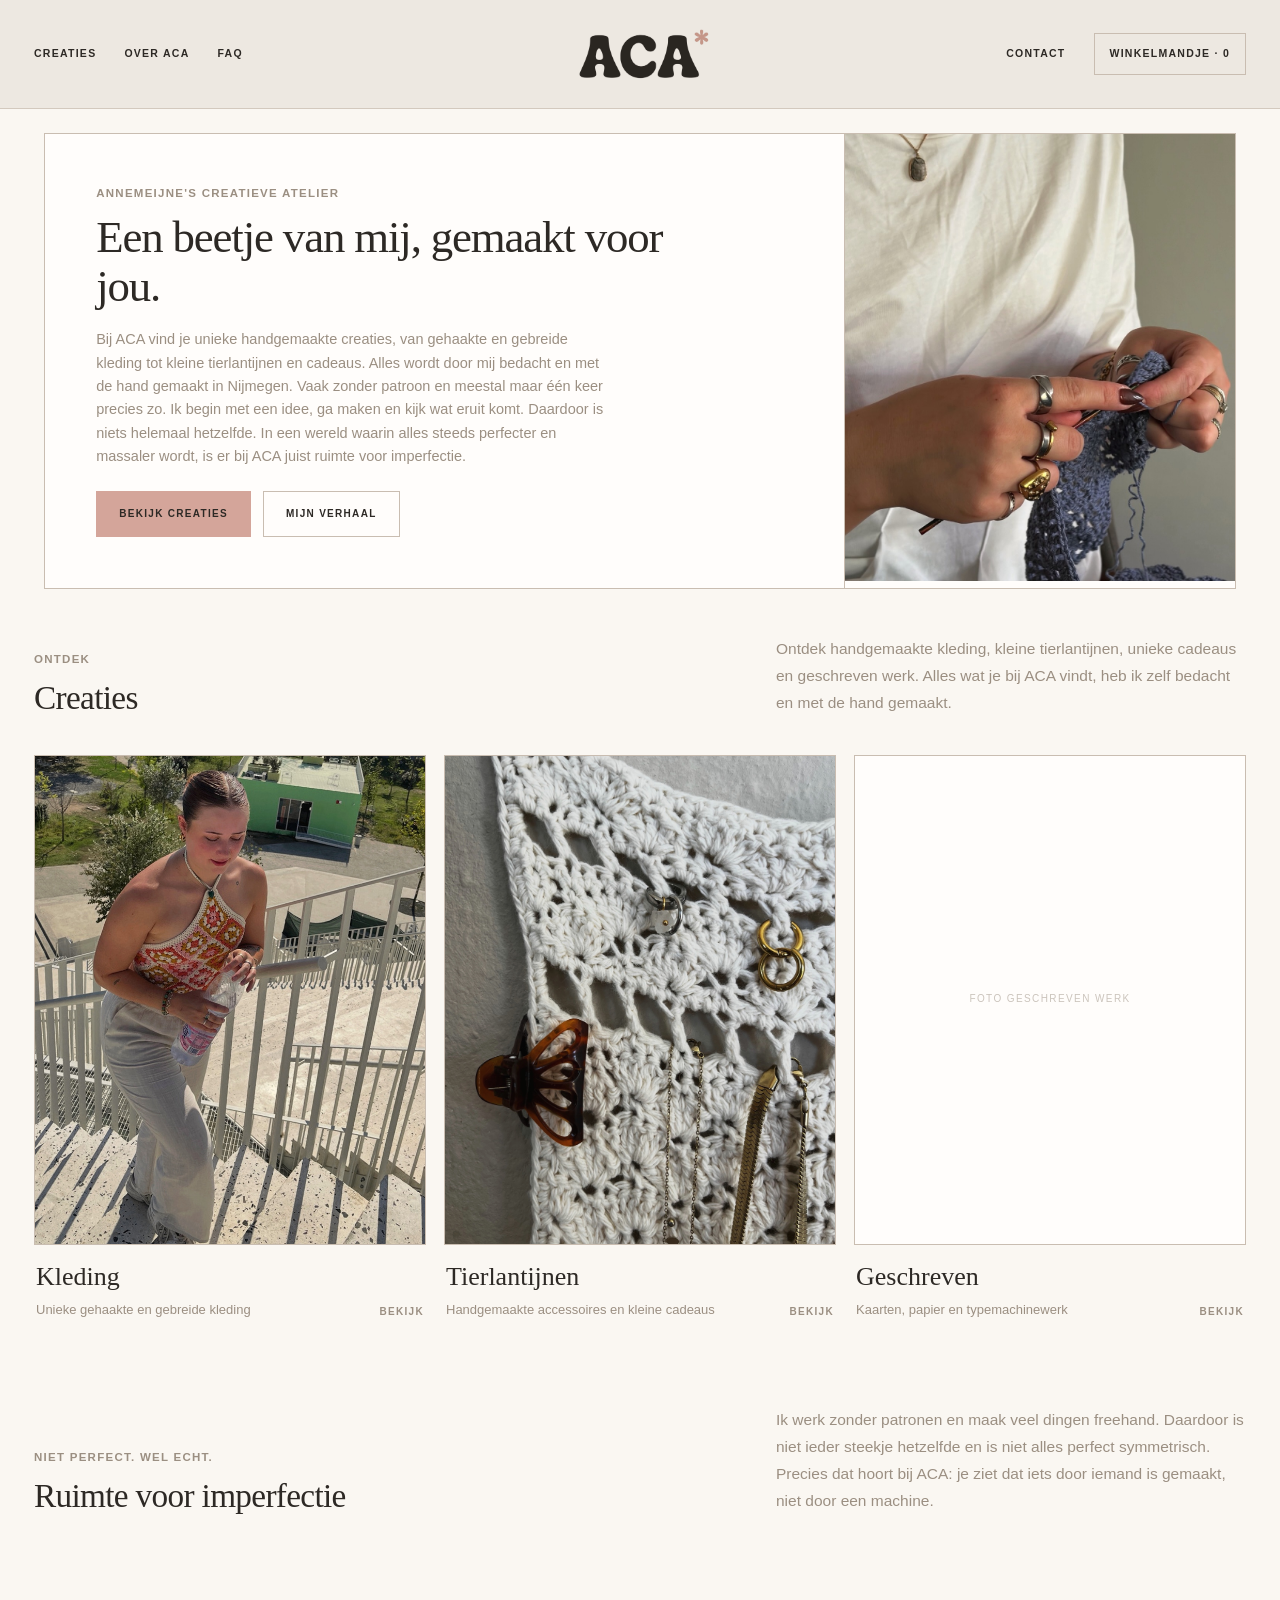
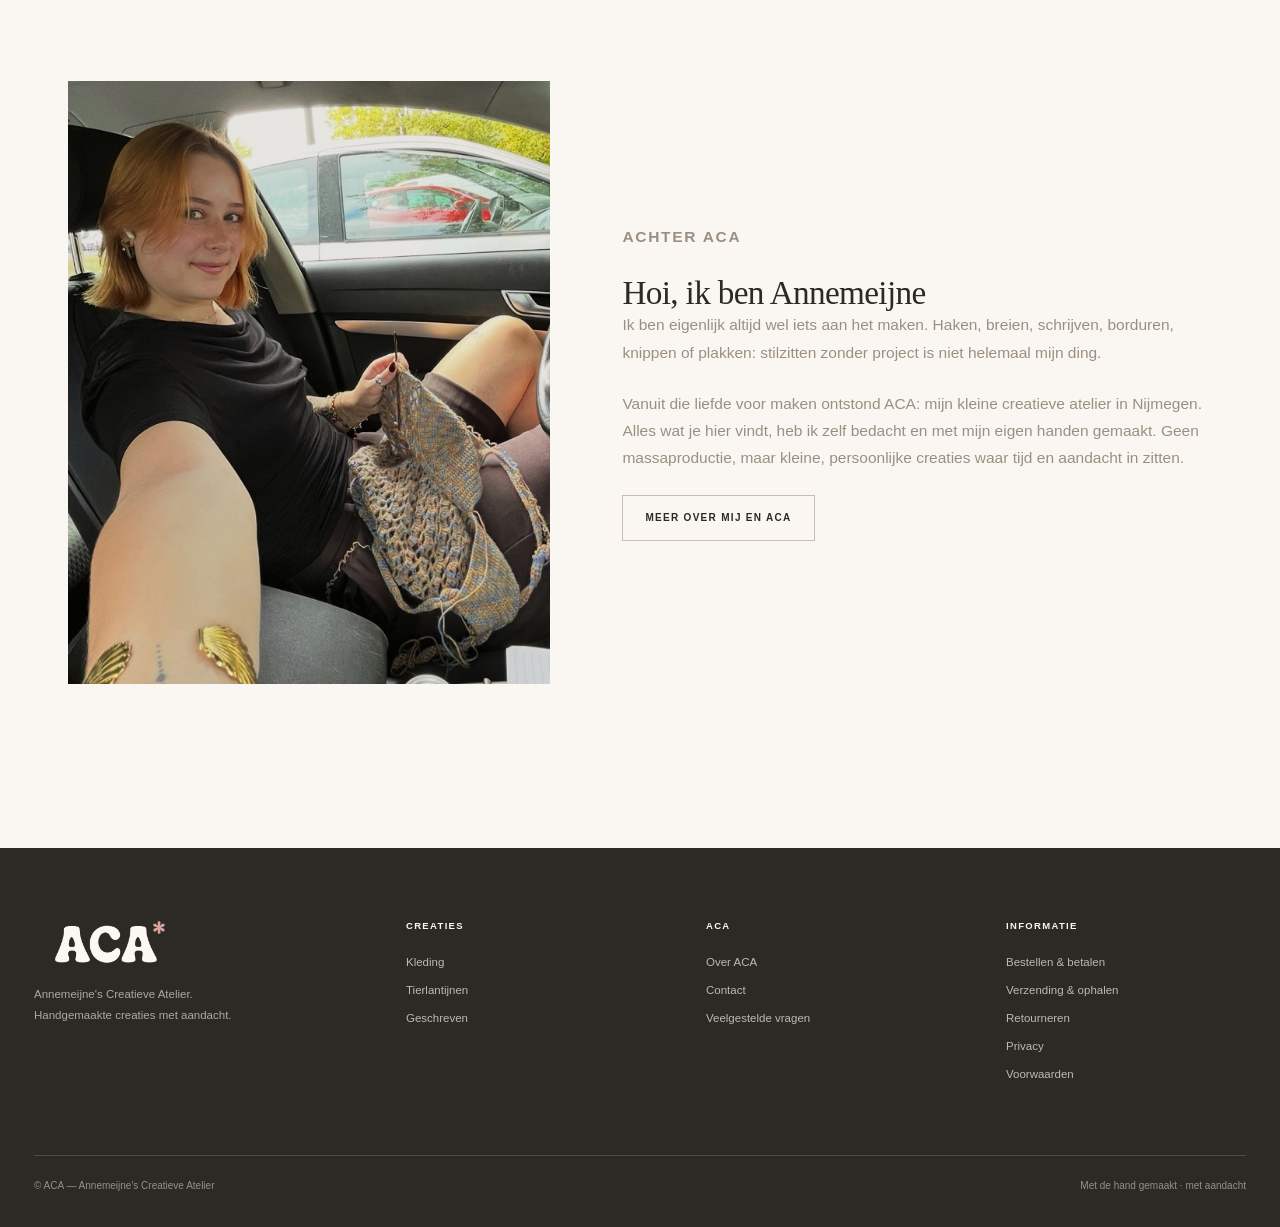
==== commit 4eb06da2: "Update index.html" ====
--- a/index.html
+++ b/index.html
@@ -31,7 +31,7 @@
 
   <meta name="twitter:card" content="summary_large_image">
 
-<link rel="stylesheet" href="style.css?v=14">
+<link rel="stylesheet" href="style.css?v=15">
 </head>
 
 <body>
--- a/style.css
+++ b/style.css
@@ -355,15 +355,16 @@
 
 .hero {
   max-width: 1260px;
-  margin: auto;
+  margin: 0 auto;
   padding: 24px 34px 22px;
 }
 
 .hero-grid {
   display: grid;
-  grid-template-columns: minmax(0, 1fr) auto;
-
-  height: 460px;
+  grid-template-columns: minmax(0, 1fr) 390px;
+  align-items: stretch;
+
+  margin: 0 auto;
 
   border: 1px solid var(--warm-taupe);
   background: var(--warm-white);
@@ -382,7 +383,7 @@
 }
 
 .hero-copy h1 {
-  max-width: 650px;
+  max-width: 600px;
 
   font-family: var(--serif);
   font-size: clamp(38px, 3.5vw, 50px);
@@ -392,7 +393,7 @@
 }
 
 .hero-copy > p:not(.eyebrow) {
-  max-width: 530px;
+  max-width: 520px;
 
   margin: 18px 0 0;
 
@@ -411,21 +412,18 @@
 }
 
 .hero-image {
-  height: 100%;
-  width: auto;
-
+  width: 390px;
   overflow: hidden;
-
   background: var(--warm-white);
 }
 
 .hero-image img {
-  width: auto;
-  height: 100%;
-
-  max-width: none;
-
-  object-fit: contain;
+  display: block;
+
+  width: 100%;
+  height: auto;
+
+  max-width: 100%;
 }
 
 /* =========================================
@@ -1501,30 +1499,28 @@
     justify-self: start;
   }
 
-  .hero-grid {
-    max-width: 760px;
-    height: auto;
-
-    grid-template-columns: 1fr;
-  }
-
-  .hero-copy {
-    border-right: 0;
-    border-bottom: 1px solid var(--warm-taupe);
-  }
-
-  .hero-image {
-    width: 100%;
-    height: auto;
-
-    padding: 24px;
-  }
-
-  .hero-image img {
-    width: min(100%, 370px);
-    height: auto;
-  }
-
+.hero-grid {
+  grid-template-columns: 1fr;
+}
+
+.hero-copy {
+  border-right: 0;
+  border-bottom: 1px solid var(--warm-taupe);
+}
+
+.hero-image {
+  width: 100%;
+  padding: 24px;
+
+  display: flex;
+  justify-content: center;
+}
+
+.hero-image img {
+  width: min(390px, 100%);
+  height: auto;
+}
+  
   .about-grid,
   .contact-grid,
   .product-hero,
@@ -1701,19 +1697,18 @@
   }
 
   .hero-image {
-    width: 100%;
-    height: auto;
-
-    padding: 18px;
-  }
-
-  .hero-image img {
-    width: min(100%, 340px);
-    height: auto;
-
-    object-fit: contain;
-  }
-
+  width: 100%;
+  padding: 18px;
+
+  display: flex;
+  justify-content: center;
+}
+
+.hero-image img {
+  width: min(340px, 100%);
+  height: auto;
+}
+  
   .page-intro {
     padding-top: 46px;
     padding-bottom: 18px;
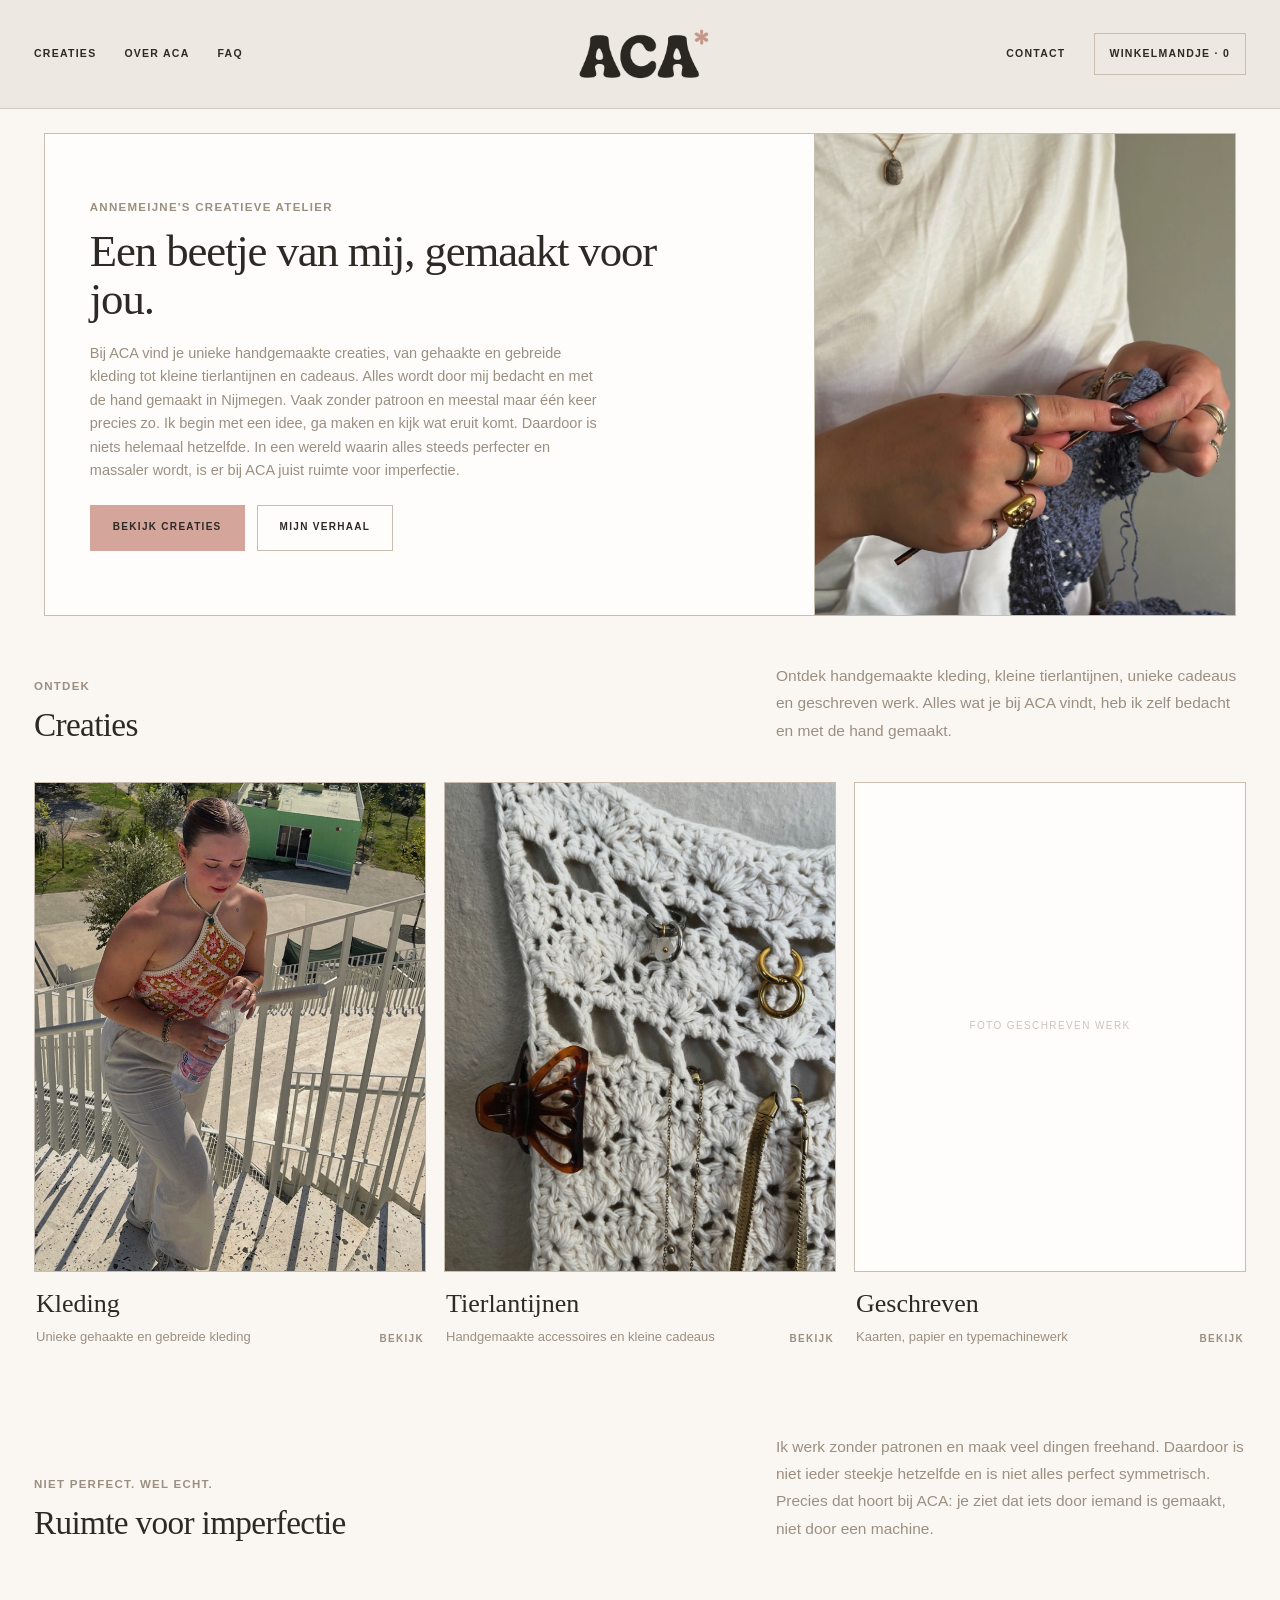
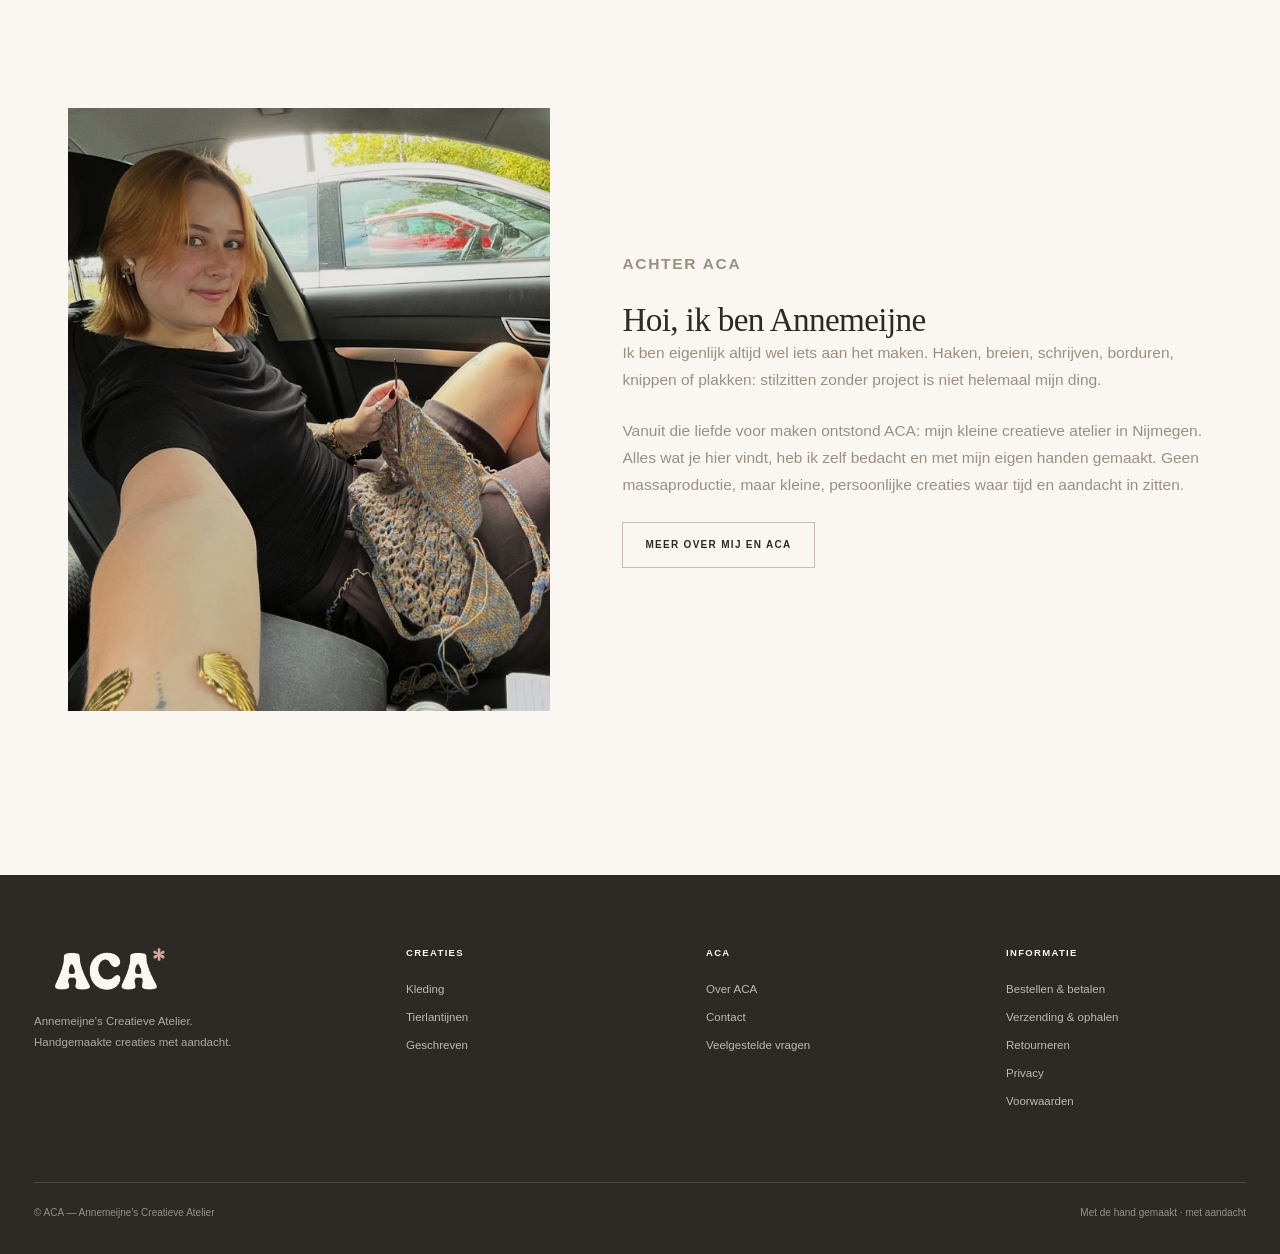
==== commit 315a7e9d: "Update index.html" ====
--- a/index.html
+++ b/index.html
@@ -31,7 +31,7 @@
 
   <meta name="twitter:card" content="summary_large_image">
 
-<link rel="stylesheet" href="style.css?v=15">
+<link rel="stylesheet" href="style.css?v=16">
 </head>
 
 <body>
--- a/style.css
+++ b/style.css
@@ -361,7 +361,7 @@
 
 .hero-grid {
   display: grid;
-  grid-template-columns: minmax(0, 1fr) 390px;
+  grid-template-columns: minmax(0, 1fr) 420px;
   align-items: stretch;
 
   margin: 0 auto;
@@ -373,7 +373,7 @@
 .hero-copy {
   min-width: 0;
 
-  padding: clamp(32px, 4vw, 54px);
+  padding: clamp(28px, 3.5vw, 46px);
 
   display: flex;
   flex-direction: column;
@@ -412,7 +412,7 @@
 }
 
 .hero-image {
-  width: 390px;
+  width: 420px;
   overflow: hidden;
   background: var(--warm-white);
 }
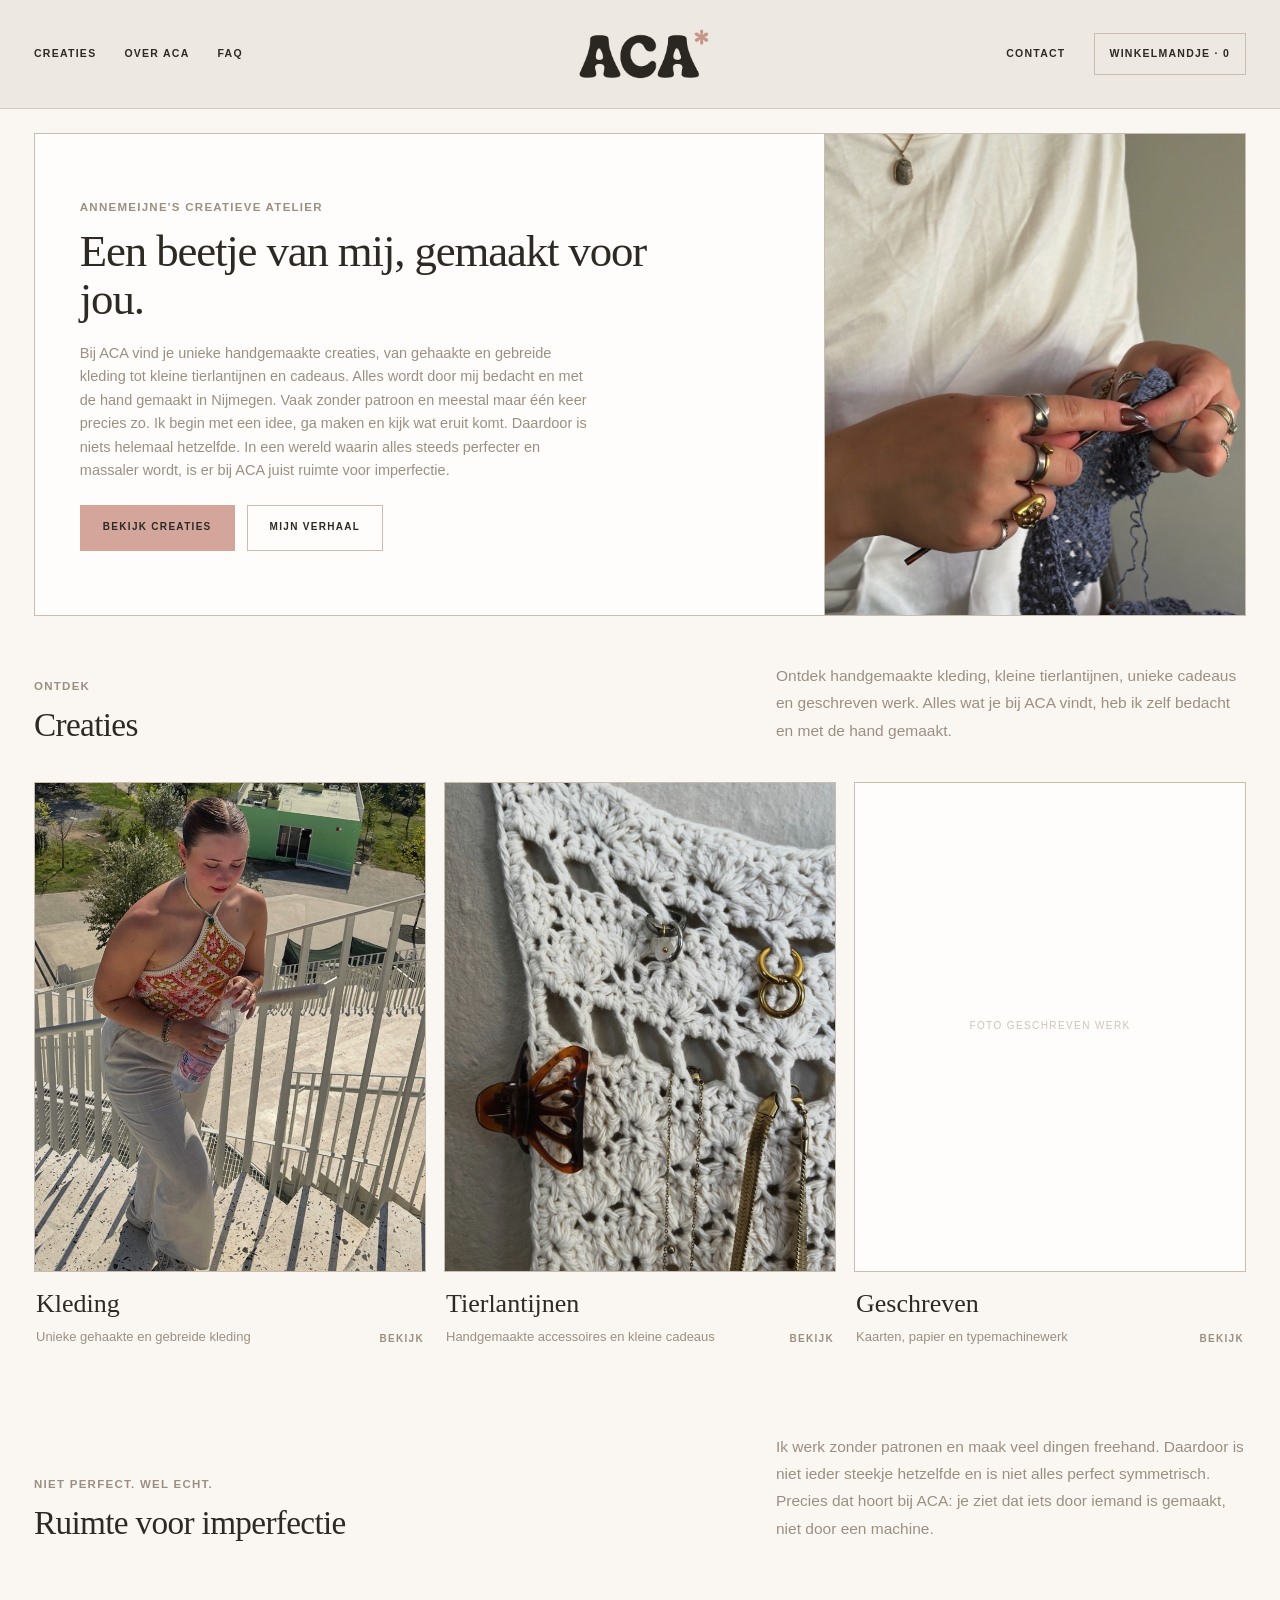
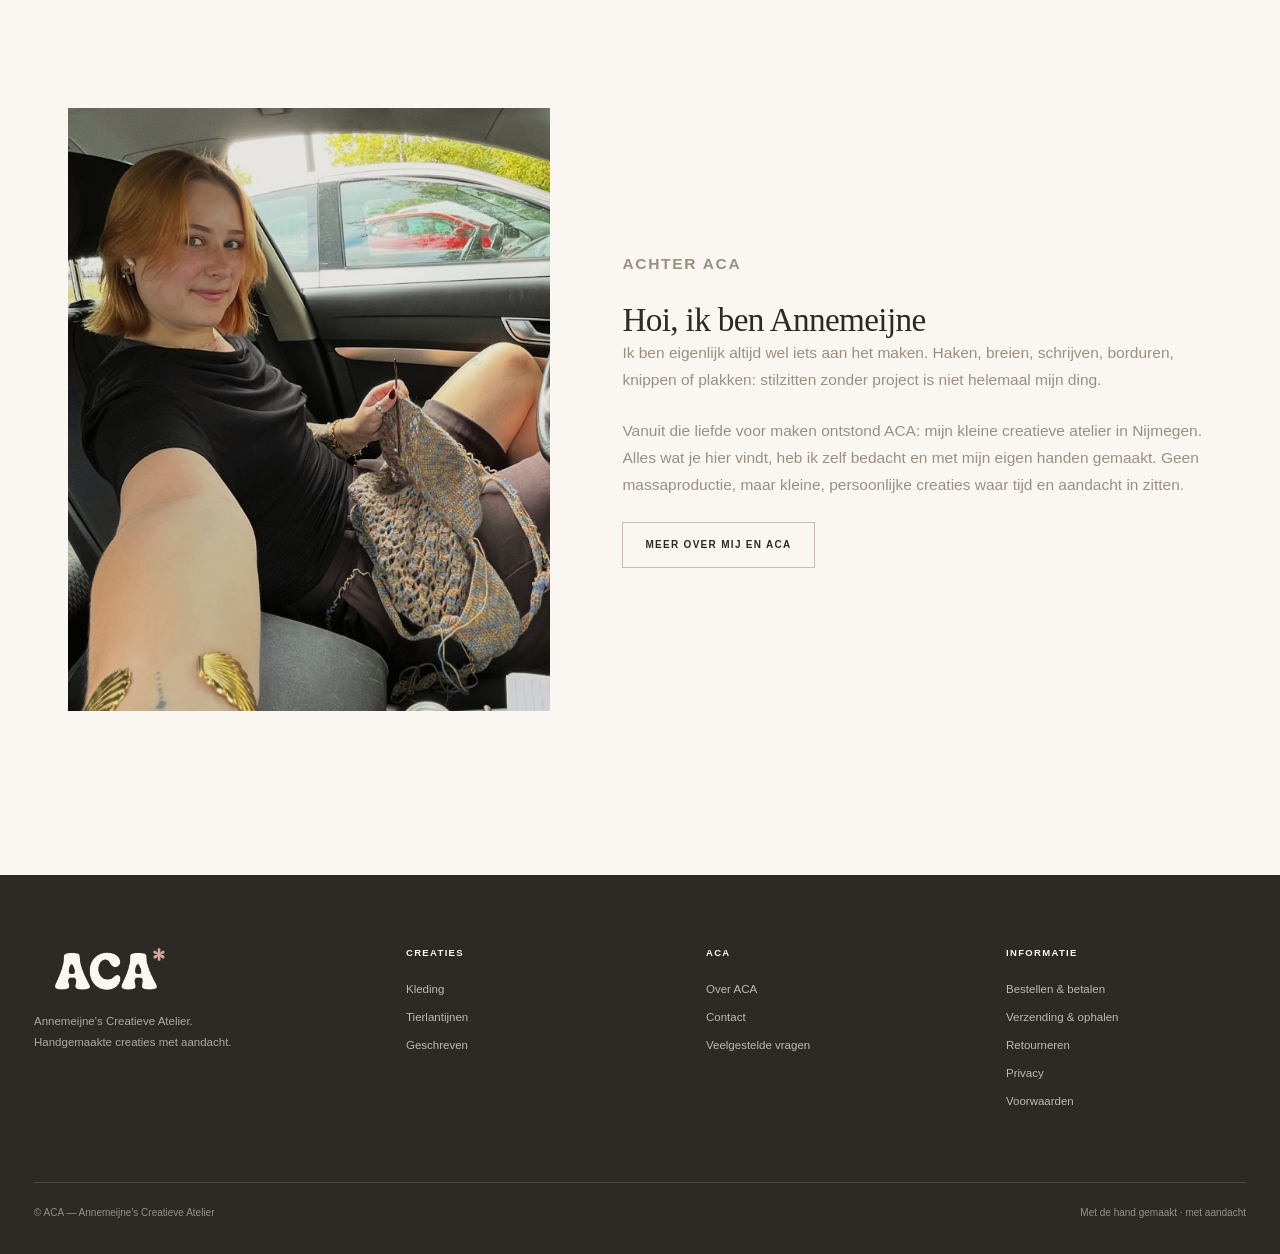
==== commit e0d7a3ae: "Update index.html" ====
--- a/index.html
+++ b/index.html
@@ -31,7 +31,7 @@
 
   <meta name="twitter:card" content="summary_large_image">
 
-<link rel="stylesheet" href="style.css?v=16">
+<link rel="stylesheet" href="style.css?v=17">
 </head>
 
 <body>
--- a/style.css
+++ b/style.css
@@ -354,7 +354,7 @@
 ========================================= */
 
 .hero {
-  max-width: 1260px;
+  max-width: var(--max-width);
   margin: 0 auto;
   padding: 24px 34px 22px;
 }
@@ -1471,7 +1471,6 @@
   }
 
   .hero-grid {
-    max-width: 1050px;
     grid-template-columns: minmax(0, 1fr) 350px;
   }
 
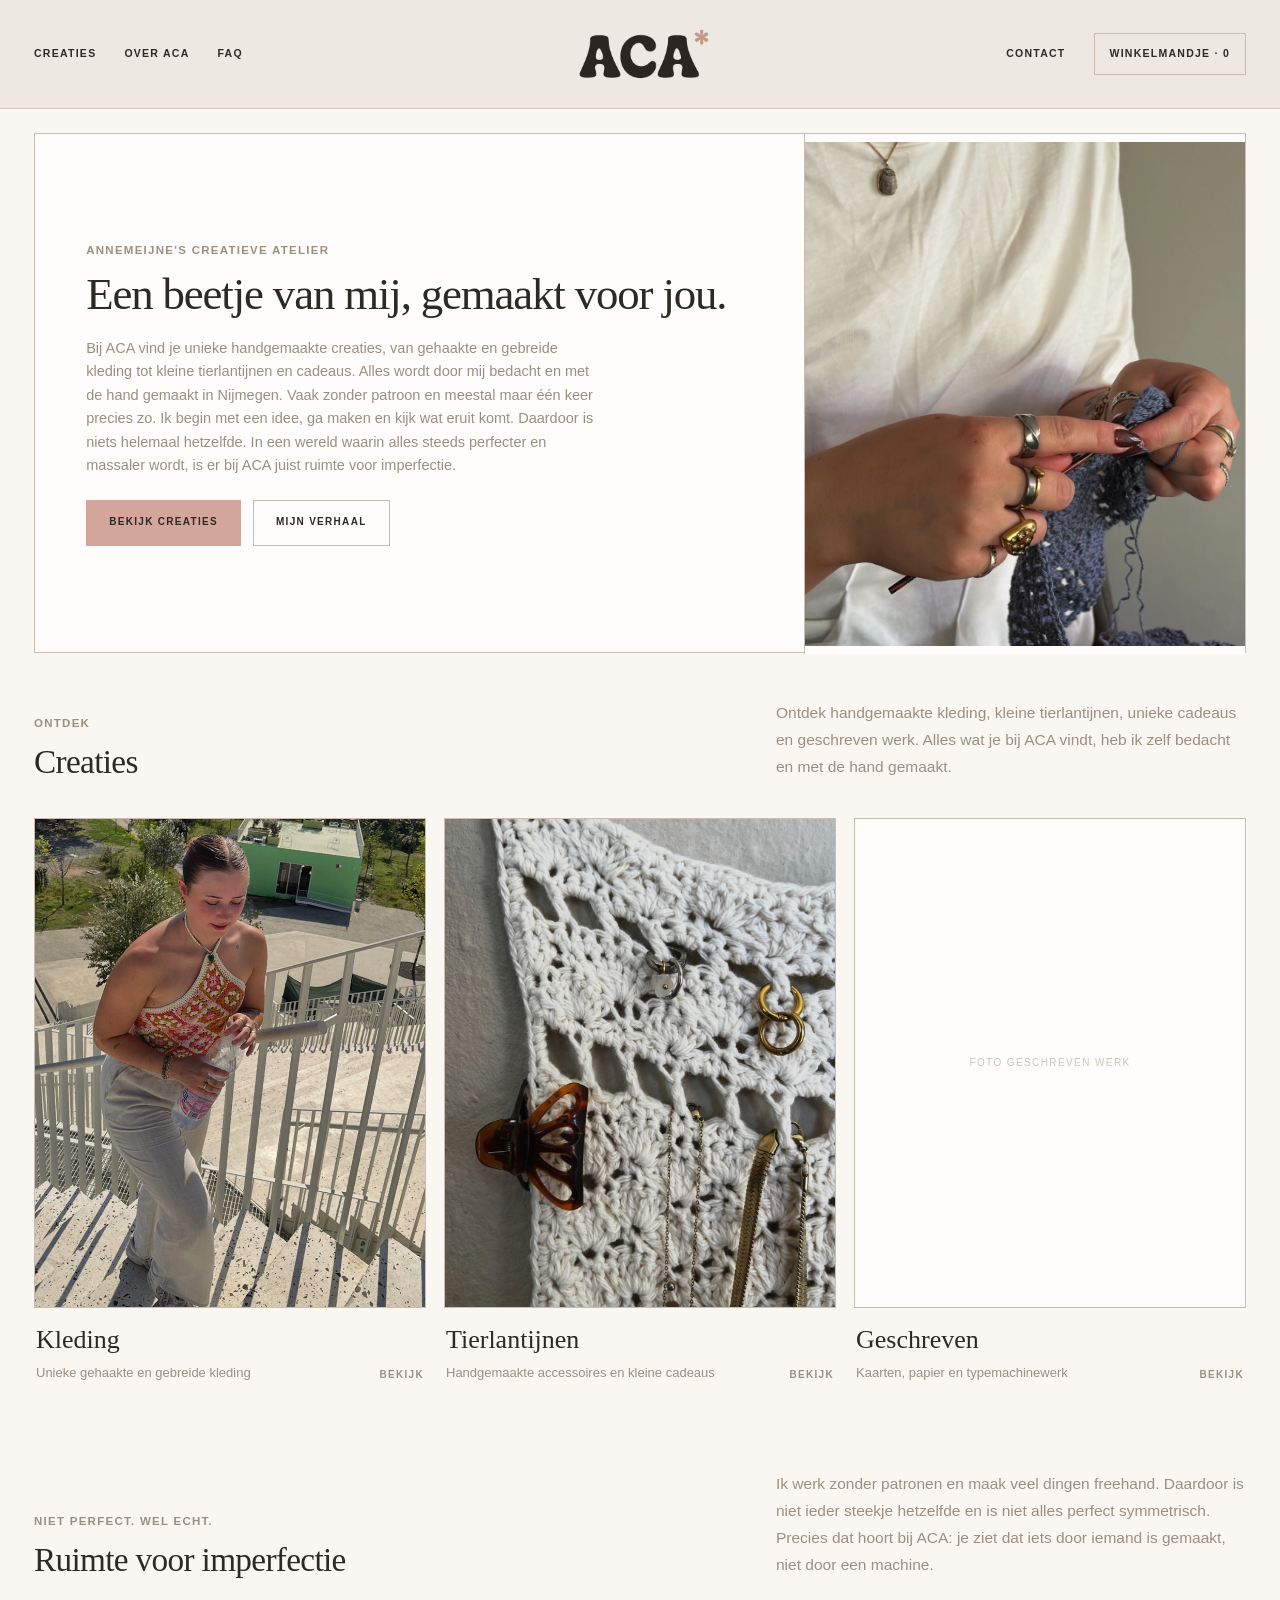
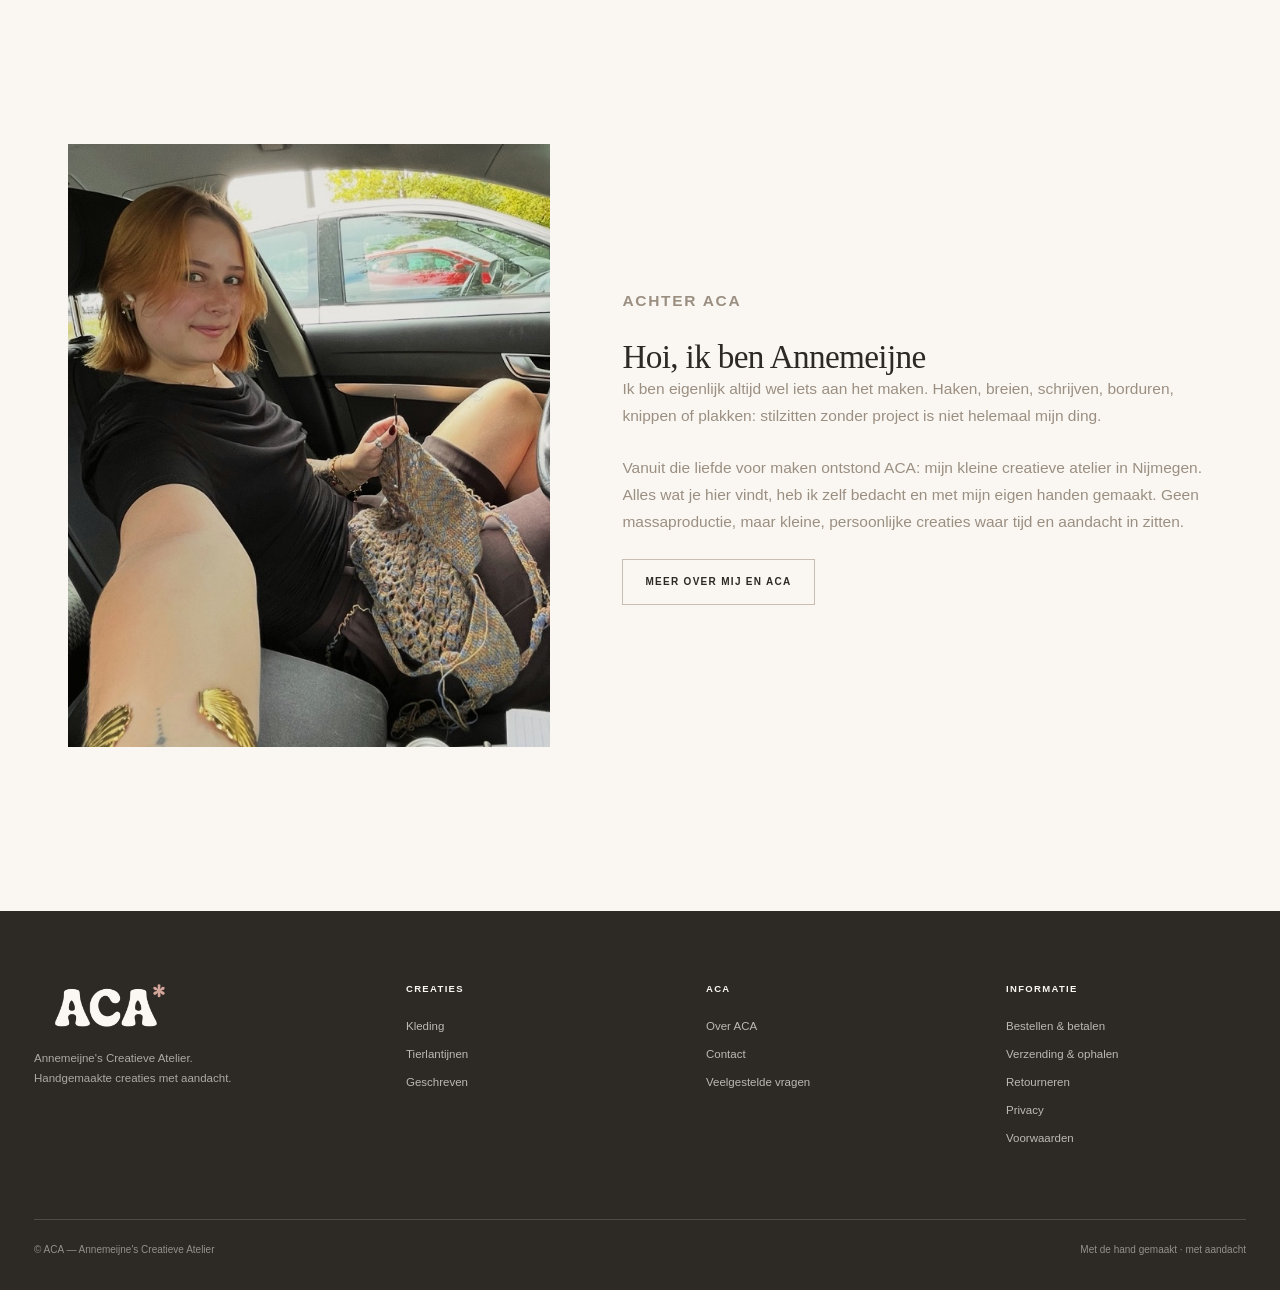
==== commit f82cda1f: "Update stylesheet version in index.html" ====
--- a/index.html
+++ b/index.html
@@ -31,7 +31,7 @@
 
   <meta name="twitter:card" content="summary_large_image">
 
-<link rel="stylesheet" href="style.css?v=17">
+<link rel="stylesheet" href="style.css?v=18">
 </head>
 
 <body>
--- a/style.css
+++ b/style.css
@@ -360,8 +360,10 @@
 }
 
 .hero-grid {
+  height: 520px;
+
   display: grid;
-  grid-template-columns: minmax(0, 1fr) 420px;
+  grid-template-columns: minmax(0, 1fr) 440px;
   align-items: stretch;
 
   margin: 0 auto;
@@ -373,7 +375,7 @@
 .hero-copy {
   min-width: 0;
 
-  padding: clamp(28px, 3.5vw, 46px);
+  padding: clamp(32px, 4vw, 54px);
 
   display: flex;
   flex-direction: column;
@@ -383,7 +385,7 @@
 }
 
 .hero-copy h1 {
-  max-width: 600px;
+  max-width: 650px;
 
   font-family: var(--serif);
   font-size: clamp(38px, 3.5vw, 50px);
@@ -412,7 +414,13 @@
 }
 
 .hero-image {
-  width: 420px;
+  width: 440px;
+  height: 520px;
+
+  display: flex;
+  align-items: center;
+  justify-content: center;
+
   overflow: hidden;
   background: var(--warm-white);
 }
@@ -421,9 +429,10 @@
   display: block;
 
   width: 100%;
-  height: auto;
-
-  max-width: 100%;
+  height: 100%;
+
+  object-fit: contain;
+  object-position: center;
 }
 
 /* =========================================
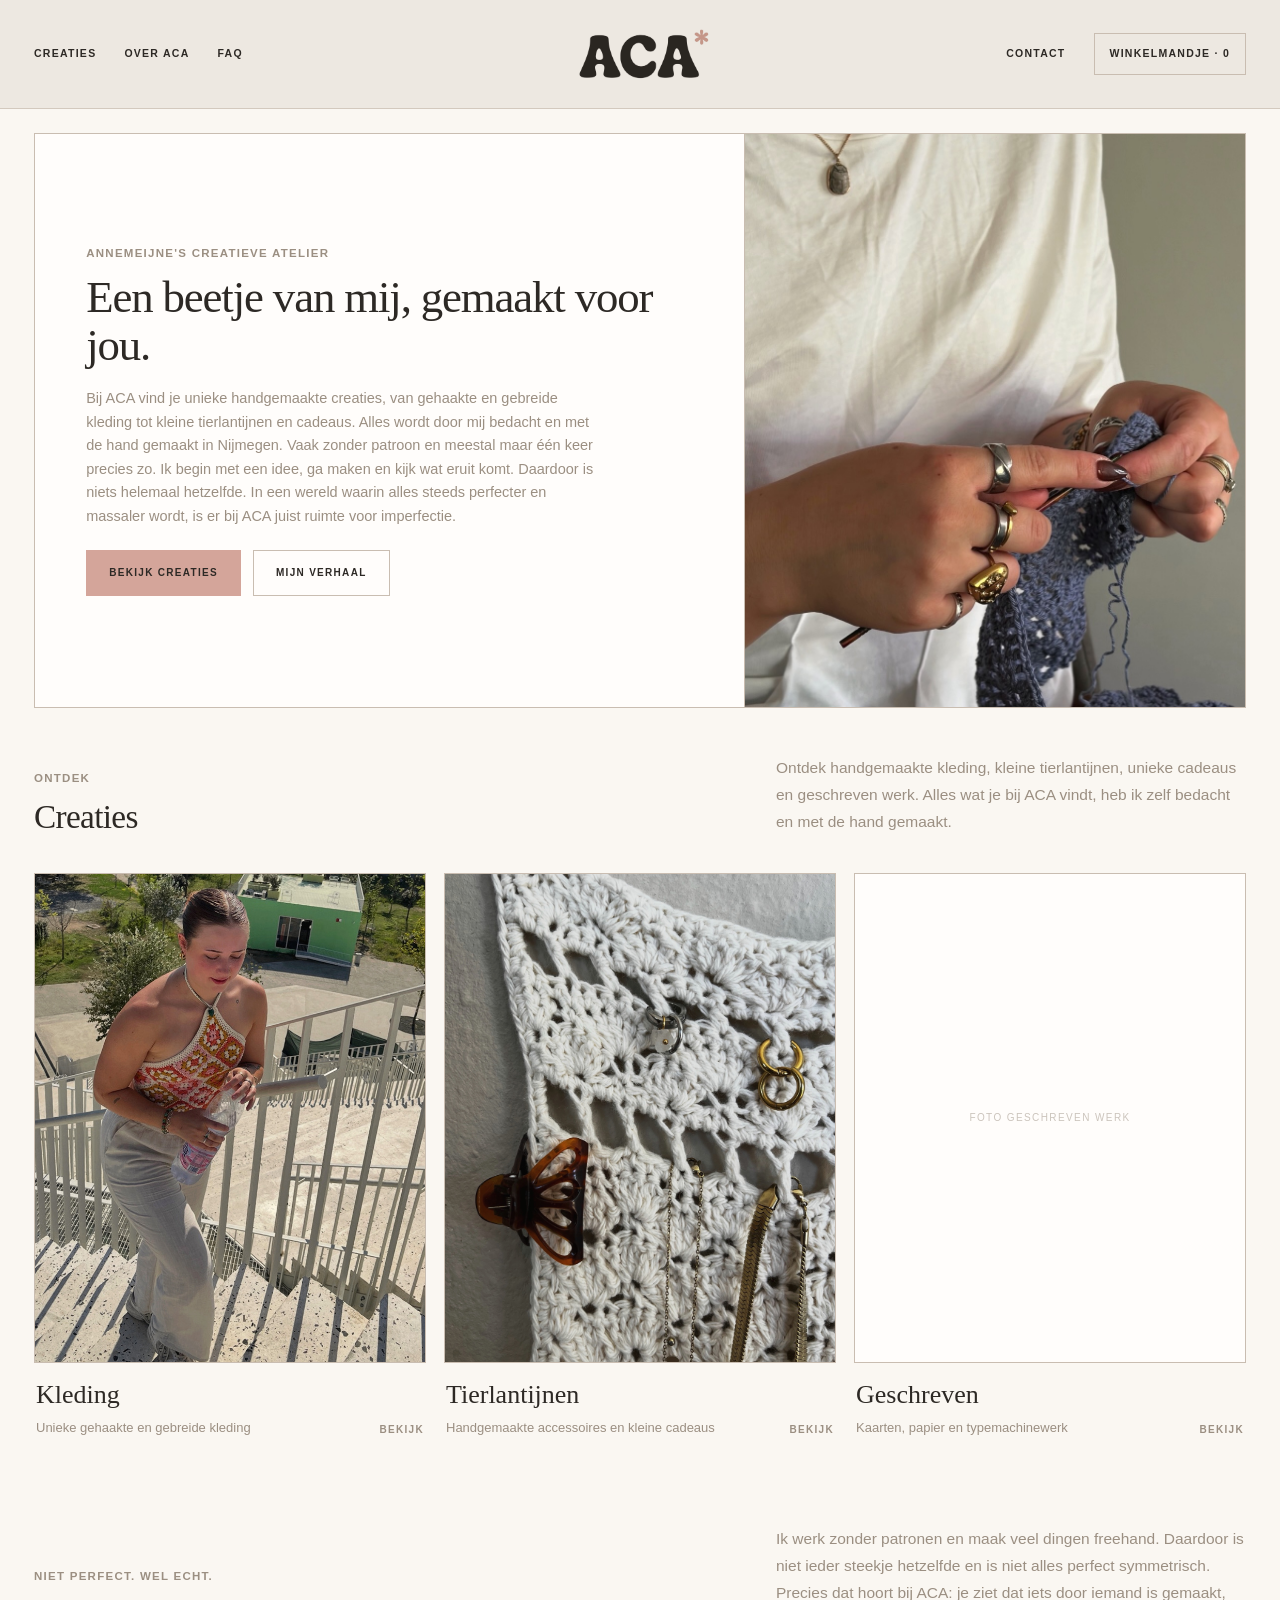
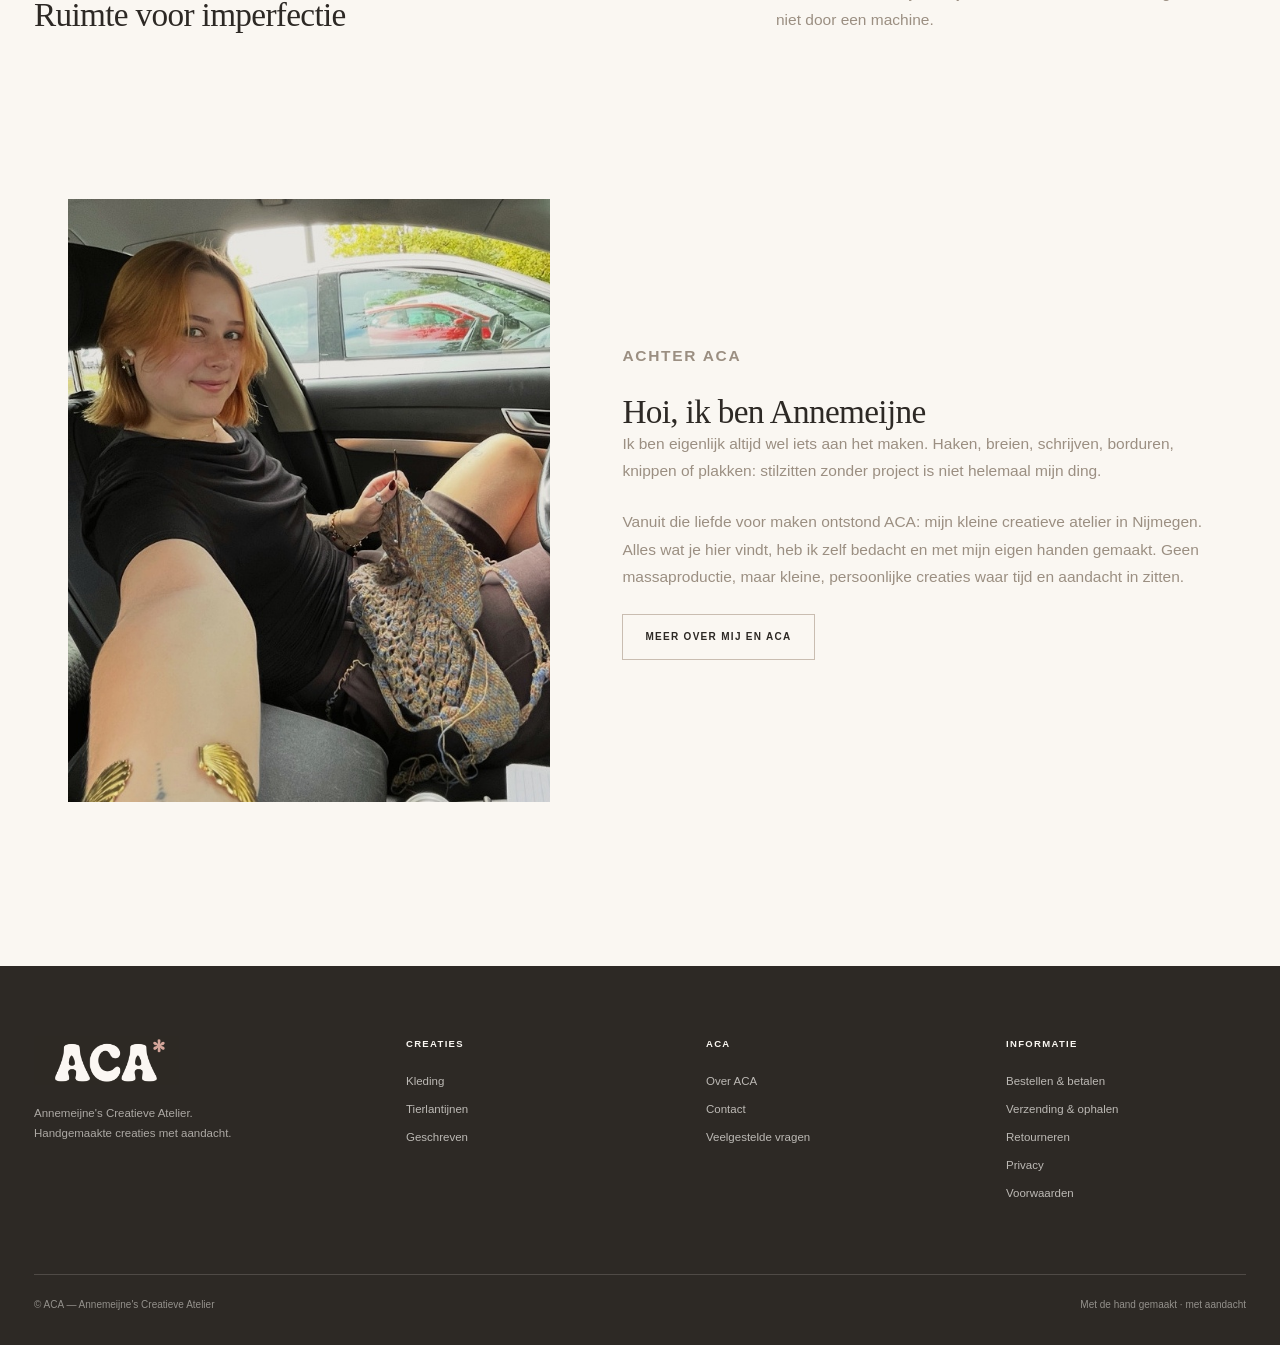
==== commit 0b74cece: "Update stylesheet version in index.html" ====
--- a/index.html
+++ b/index.html
@@ -31,7 +31,7 @@
 
   <meta name="twitter:card" content="summary_large_image">
 
-<link rel="stylesheet" href="style.css?v=18">
+<link rel="stylesheet" href="style.css?v=19">
 </head>
 
 <body>
--- a/style.css
+++ b/style.css
@@ -355,15 +355,15 @@
 
 .hero {
   max-width: var(--max-width);
+
   margin: 0 auto;
+
   padding: 24px 34px 22px;
 }
 
 .hero-grid {
-  height: 520px;
-
   display: grid;
-  grid-template-columns: minmax(0, 1fr) 440px;
+  grid-template-columns: minmax(0, 1fr) 500px;
   align-items: stretch;
 
   margin: 0 auto;
@@ -414,14 +414,10 @@
 }
 
 .hero-image {
-  width: 440px;
-  height: 520px;
-
-  display: flex;
-  align-items: center;
-  justify-content: center;
+  width: 500px;
 
   overflow: hidden;
+
   background: var(--warm-white);
 }
 
@@ -429,11 +425,11 @@
   display: block;
 
   width: 100%;
-  height: 100%;
-
-  object-fit: contain;
-  object-position: center;
-}
+  height: auto;
+
+  max-width: none;
+}
+
 
 /* =========================================
    ALGEMENE SECTIES
@@ -1480,11 +1476,11 @@
   }
 
   .hero-grid {
-    grid-template-columns: minmax(0, 1fr) 350px;
+    grid-template-columns: minmax(0, 1fr) 430px;
   }
 
   .hero-image {
-    width: 350px;
+    width: 430px;
   }
 }
 
@@ -1507,28 +1503,28 @@
     justify-self: start;
   }
 
-.hero-grid {
-  grid-template-columns: 1fr;
-}
-
-.hero-copy {
-  border-right: 0;
-  border-bottom: 1px solid var(--warm-taupe);
-}
-
-.hero-image {
-  width: 100%;
-  padding: 24px;
-
-  display: flex;
-  justify-content: center;
-}
-
-.hero-image img {
-  width: min(390px, 100%);
-  height: auto;
-}
-  
+  .hero-grid {
+    grid-template-columns: 1fr;
+  }
+
+  .hero-copy {
+    border-right: 0;
+    border-bottom: 1px solid var(--warm-taupe);
+  }
+
+  .hero-image {
+    width: 100%;
+    padding: 24px;
+
+    display: flex;
+    justify-content: center;
+  }
+
+  .hero-image img {
+    width: min(500px, 100%);
+    height: auto;
+  }
+
   .about-grid,
   .contact-grid,
   .product-hero,
@@ -1705,18 +1701,18 @@
   }
 
   .hero-image {
-  width: 100%;
-  padding: 18px;
-
-  display: flex;
-  justify-content: center;
-}
-
-.hero-image img {
-  width: min(340px, 100%);
-  height: auto;
-}
-  
+    width: 100%;
+    padding: 18px;
+
+    display: flex;
+    justify-content: center;
+  }
+
+  .hero-image img {
+    width: min(380px, 100%);
+    height: auto;
+  }
+
   .page-intro {
     padding-top: 46px;
     padding-bottom: 18px;
